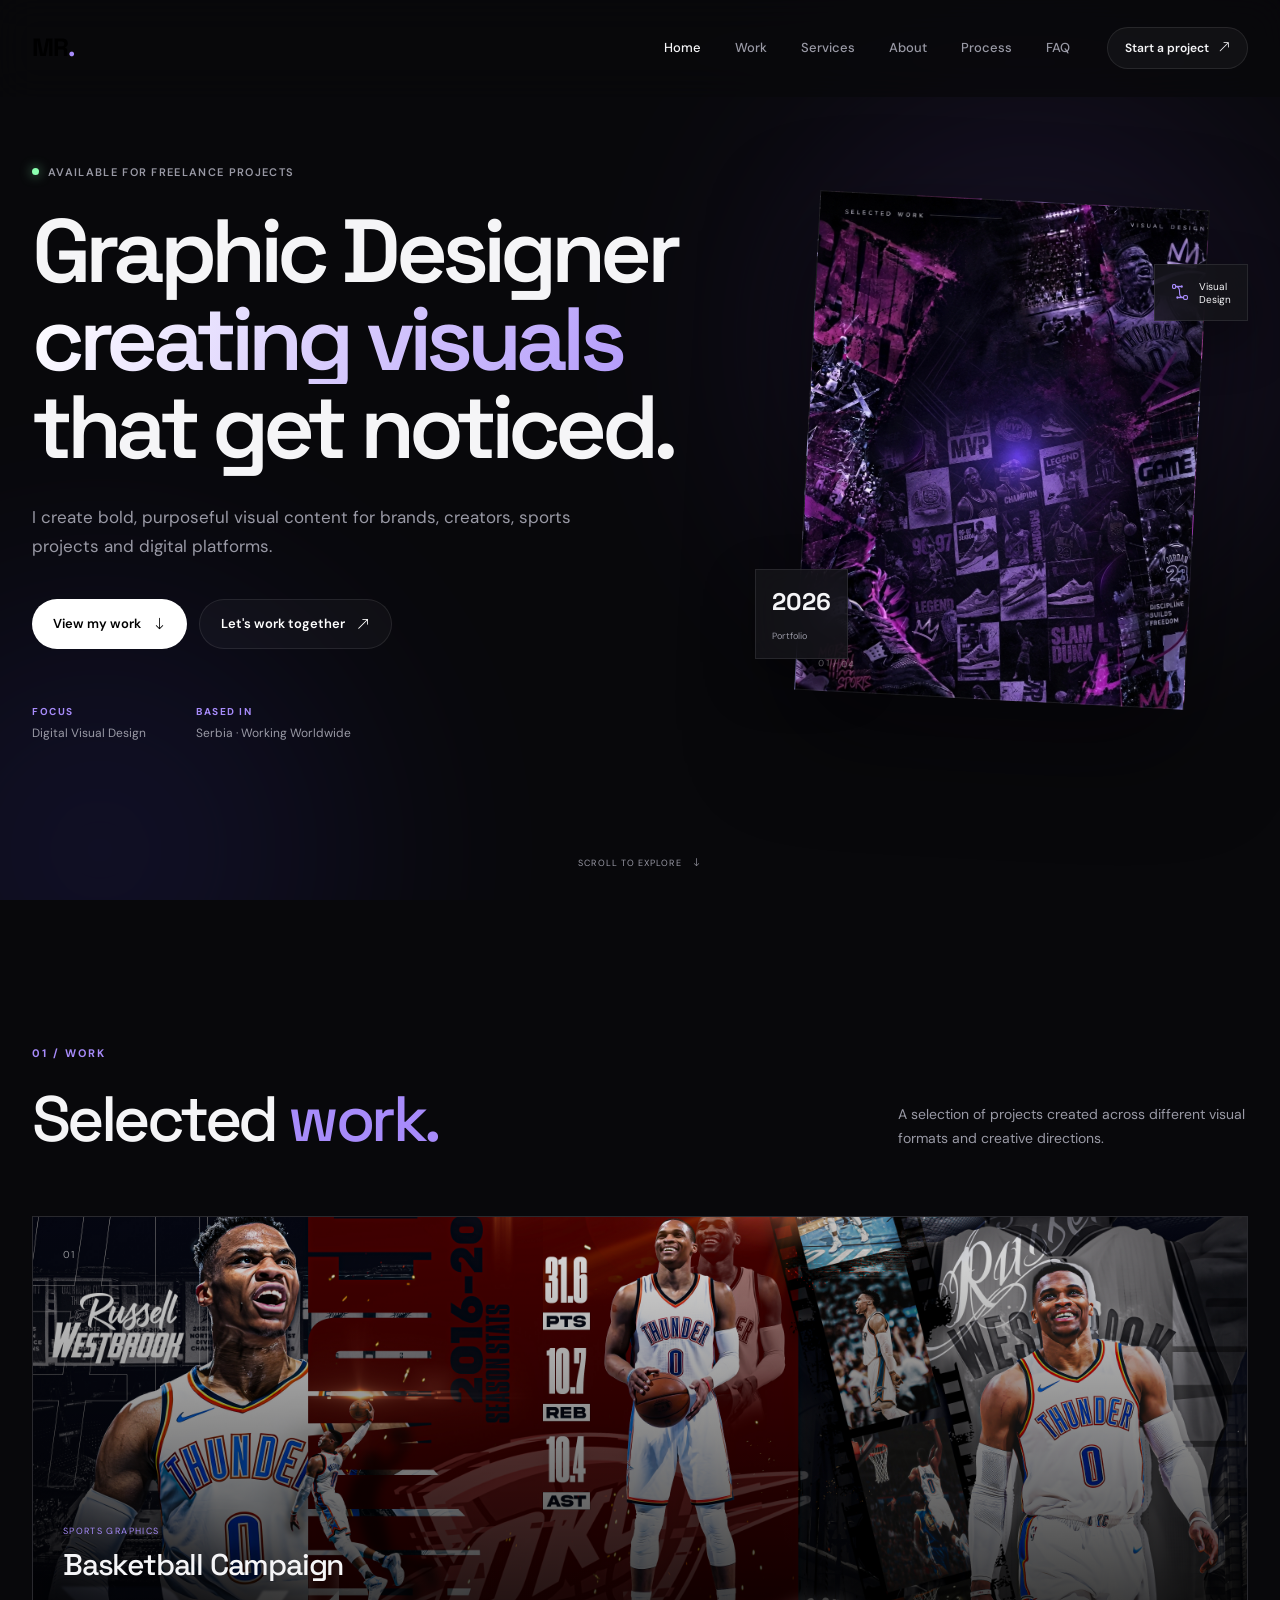
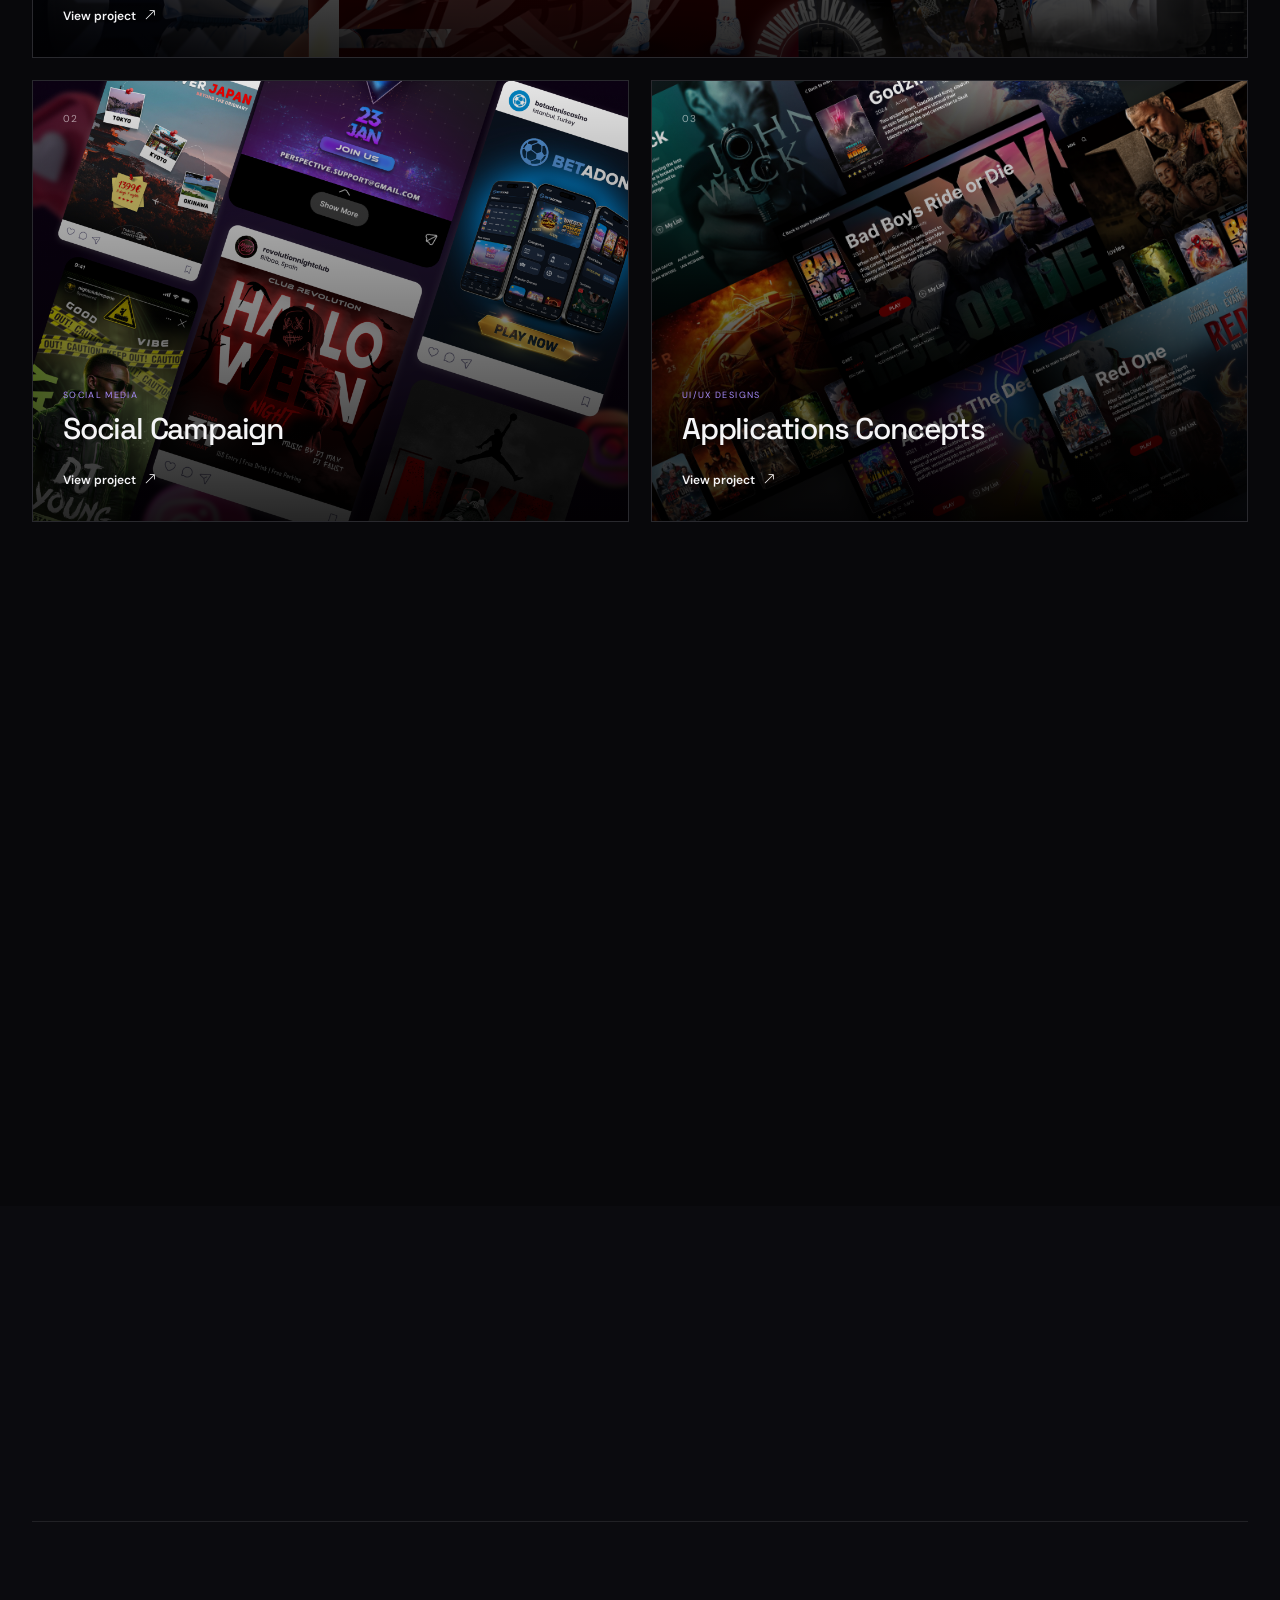
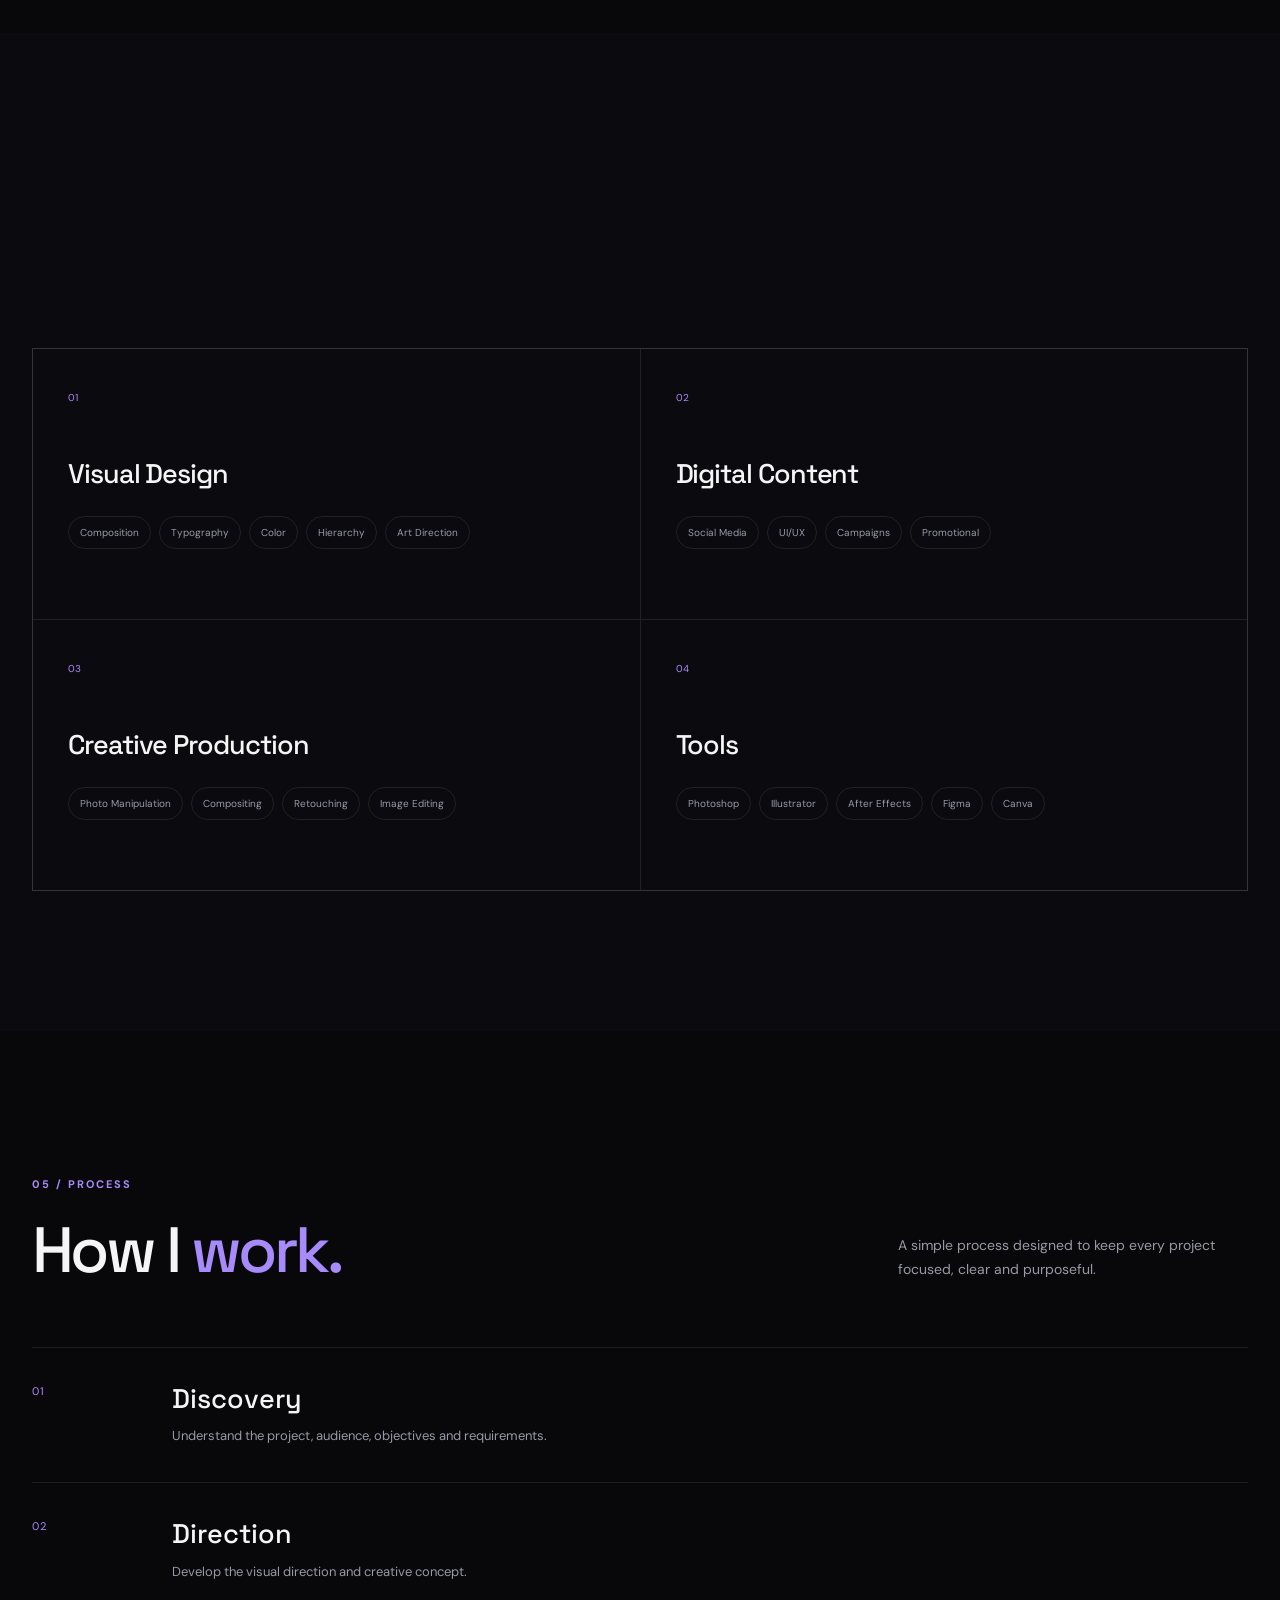
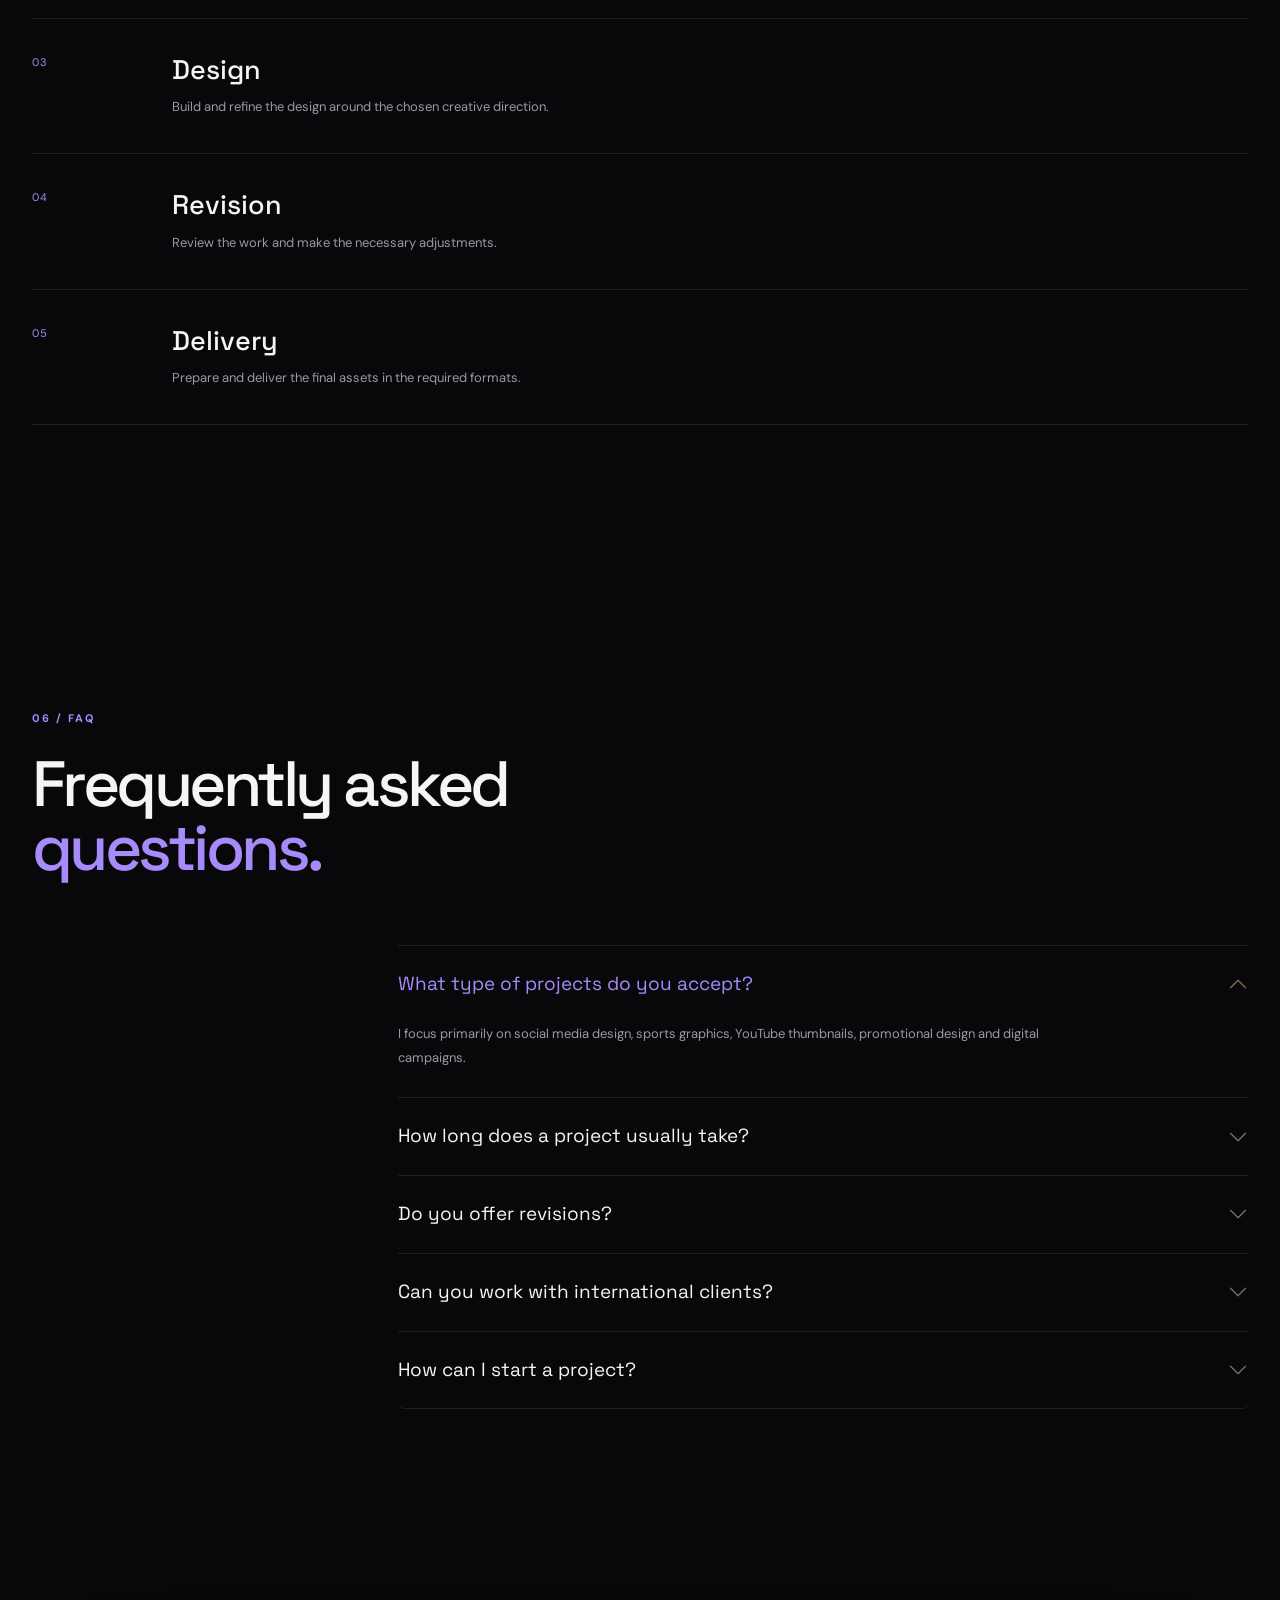
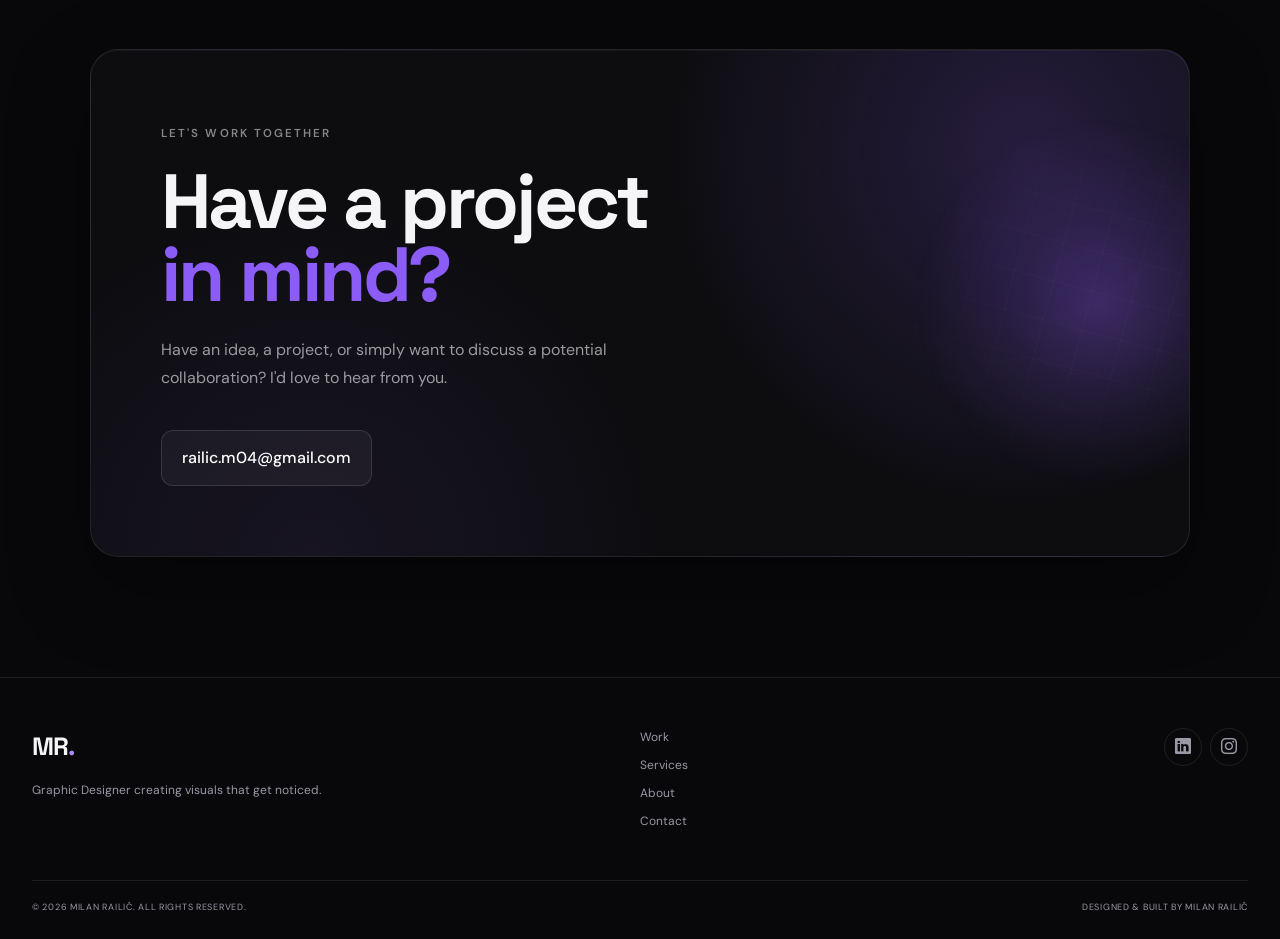
==== index.html @ 3f3981f1 "Initial commit" ====
<!DOCTYPE html>
<html lang="en">
<head>
    <meta charset="UTF-8">

    <meta name="viewport" content="width=device-width, initial-scale=1.0">

    <meta name="description"
        content="Milan Railić — Graphic Designer specializing in social media design, sports graphics, YouTube thumbnails and digital visual content.">

    <meta name="author" content="Milan Railić">

    <meta property="og:title" content="Milan Railić — Graphic Designer">
    <meta property="og:description"
        content="Graphic Designer creating visuals that get noticed.">
    <meta property="og:type" content="website">

    <title>Milan Railić — Graphic Designer</title>

    <!-- Google Fonts -->
    <link rel="preconnect" href="https://fonts.googleapis.com">
    <link rel="preconnect" href="https://fonts.gstatic.com" crossorigin>

    <link
        href="https://fonts.googleapis.com/css2?family=DM+Sans:wght@400;500;600;700&family=Space+Grotesk:wght@400;500;600;700&display=swap"
        rel="stylesheet">

    <!-- Bootstrap -->
    <link
        href="https://cdn.jsdelivr.net/npm/bootstrap@5.3.3/dist/css/bootstrap.min.css"
        rel="stylesheet">

    <!-- Bootstrap Icons -->
    <link
        rel="stylesheet"
        href="https://cdn.jsdelivr.net/npm/bootstrap-icons@1.11.3/font/bootstrap-icons.min.css">

    <!-- Custom CSS -->
    <link rel="stylesheet" href="style.css">
</head>

<body>

    <!-- =========================
         NAVIGATION
    ========================== -->

    <nav class="navbar navbar-expand-lg fixed-top" id="mainNav">

        <div class="container">

            <a class="navbar-brand" href="#home">
                MR<span>.</span>
            </a>

            <button
                class="navbar-toggler"
                type="button"
                data-bs-toggle="collapse"
                data-bs-target="#navbarContent"
                aria-controls="navbarContent"
                aria-expanded="false"
                aria-label="Toggle navigation">

                <i class="bi bi-list"></i>

            </button>

            <div class="collapse navbar-collapse" id="navbarContent">

                <ul class="navbar-nav ms-auto align-items-lg-center">

                    <li class="nav-item">
                        <a class="nav-link active" href="#home">Home</a>
                    </li>

                    <li class="nav-item">
                        <a class="nav-link" href="#work">Work</a>
                    </li>

                    <li class="nav-item">
                        <a class="nav-link" href="#services">Services</a>
                    </li>

                    <li class="nav-item">
                        <a class="nav-link" href="#about">About</a>
                    </li>

                    <li class="nav-item">
                        <a class="nav-link" href="#process">Process</a>
                    </li>

                    <li class="nav-item">
                        <a class="nav-link" href="#faq">FAQ</a>
                    </li>

                    <li class="nav-item ms-lg-3 mt-3 mt-lg-0">
                        <a href="#contact" class="nav-cta">
                            Start a project
                            <i class="bi bi-arrow-up-right"></i>
                        </a>
                    </li>

                </ul>

            </div>

        </div>

    </nav>


    <!-- =========================
         HERO
    ========================== -->

    <main>

        <section class="hero-section" id="home">

            <div class="hero-glow hero-glow-one"></div>
            <div class="hero-glow hero-glow-two"></div>

            <div class="container">

                <div class="row align-items-center min-vh-100">

                    <div class="col-lg-7">

                        <div class="hero-content reveal">

                            <div class="eyebrow">
                                <span class="status-dot"></span>
                                Available for freelance projects
                            </div>

                            <h1>
                                Graphic Designer
                                <span>creating visuals</span>
                                that get noticed.
                            </h1>

                            <p class="hero-description">
                                I create bold, purposeful visual content for brands,
                                creators, sports projects and digital platforms.
                            </p>

                            <div class="hero-buttons">

                                <a href="#work" class="btn-primary-custom">
                                    View my work
                                    <i class="bi bi-arrow-down"></i>
                                </a>

                                <a href="#contact" class="btn-secondary-custom">
                                    Let's work together
                                    <i class="bi bi-arrow-up-right"></i>
                                </a>

                            </div>

                            <div class="hero-meta">

                                <div>
                                    <strong>Focus</strong>
                                    <span>Digital Visual Design</span>
                                </div>

                                <div>
                                    <strong>Based in</strong>
                                    <span>Serbia · Working Worldwide</span>
                                </div>

                            </div>

                        </div>

                    </div>


                    <!-- HERO VISUAL -->

                    <div class="col-lg-5">

                        <div class="hero-visual reveal delay-2">

                            <div class="visual-card visual-card-main">

                                <div class="visual-label">
                                    
                                </div>

                                <div class="visual-placeholder">
                                    
                                </div>

                                <div class="visual-card-footer">
                                    <span>01 / 04</span>
                                </div>

                            </div>

                            <div class="floating-card floating-card-one">
                                <i class="bi bi-bezier2"></i>
                                <span>Visual<br>Design</span>
                            </div>

                            <div class="floating-card floating-card-two">
                                <strong>2026</strong>
                                <span>Portfolio</span>
                            </div>

                        </div>

                    </div>

                </div>

            </div>

            <div class="scroll-indicator">
                <span>Scroll to explore</span>
                <i class="bi bi-arrow-down"></i>
            </div>

        </section>


        <!-- =========================
             SELECTED WORK
        ========================== -->

        <section class="section-padding" id="work">

            <div class="container">

                <div class="section-heading reveal">

                    <div>
                        <span class="section-number">01 / WORK</span>

                        <h2>
                            Selected <span>work.</span>
                        </h2>
                    </div>

                    <p>
                        A selection of projects created across different
                        visual formats and creative directions.
                    </p>

                </div>


                <!-- PROJECT GRID -->

                <div class="projects-grid">

                    <!-- PROJECT 1 -->

                    <article class="project-card project-large reveal">

                        <div class="project-image project-sports">

                            <div class="project-overlay">

                                <span>01</span>

                                <div>
                                    <span class="project-category">
                                        SPORTS GRAPHICS
                                    </span>

                                    <h3>
                                        Basketball Campaign
                                    </h3>

                                    <a href="#" class="project-link">
                                        View project
                                        <i class="bi bi-arrow-up-right"></i>
                                    </a>
                                </div>

                            </div>

                        </div>

                    </article>


                    <!-- PROJECT 2 -->

                    <article class="project-card reveal">

                        <div class="project-image project-social">

                            <div class="project-overlay">

                                <span>02</span>

                                <div>
                                    <span class="project-category">
                                        SOCIAL MEDIA
                                    </span>

                                    <h3>
                                        Social Campaign
                                    </h3>

                                    <a href="#" class="project-link">
                                        View project
                                        <i class="bi bi-arrow-up-right"></i>
                                    </a>
                                </div>

                            </div>

                        </div>

                    </article>


                    <!-- PROJECT 3 -->

                    <article class="project-card reveal">

                        <div class="project-image project-UI">

                            <div class="project-overlay">

                                <span>03</span>

                                <div>
                                    <span class="project-category">
                                        UI/UX DESIGNS
                                    </span>

                                    <h3>
                                        Applications Concepts
                                    </h3>

                                    <a href="#" class="project-link">
                                        View project
                                        <i class="bi bi-arrow-up-right"></i>
                                    </a>
                                </div>

                            </div>

                        </div>

                    </article>


                    <!-- PROJECT 4 -->

                    <article class="project-card project-wide reveal">

                        <div class="project-image project-promo">

                            <div class="project-overlay">

                                <span>04</span>

                                <div>
                                    <span class="project-category">
                                        PROMOTIONAL DESIGN
                                    </span>

                                    <h3>
                                        Digital Campaign
                                    </h3>

                                    <a href="#" class="project-link">
                                        View project
                                        <i class="bi bi-arrow-up-right"></i>
                                    </a>
                                </div>

                            </div>

                        </div>

                    </article>

                </div>

            </div>

        </section>


        <!-- =========================
             SERVICES
        ========================== -->

        <section class="section-padding services-section" id="services">

            <div class="container">

                <div class="section-heading reveal">

                    <div>
                        <span class="section-number">02 / SERVICES</span>

                        <h2>
                            What I can <span>help with.</span>
                        </h2>
                    </div>

                    <p>
                        Visual design services built around clear objectives,
                        strong concepts and purposeful communication.
                    </p>

                </div>


                <div class="services-list">

                    <!-- SERVICE -->

                    <div class="service-item reveal">

                        <div class="service-number">
                            01
                        </div>

                        <div class="service-main">

                            <h3>Social Media Design</h3>

                            <p>
                                Social media posts, campaigns, promotional
                                graphics and visual content designed for
                                digital platforms.
                            </p>

                        </div>

                        <div class="service-icon">
                            <i class="bi bi-grid-1x2"></i>
                        </div>

                    </div>


                    <div class="service-item reveal">

                        <div class="service-number">
                            02
                        </div>

                        <div class="service-main">

                            <h3>Sports Graphics</h3>

                            <p>
                                Matchday graphics, player announcements,
                                results, promotional visuals and sports campaigns.
                            </p>

                        </div>

                        <div class="service-icon">
                            <i class="bi bi-trophy"></i>
                        </div>

                    </div>


                    <div class="service-item reveal">

                        <div class="service-number">
                            03
                        </div>

                        <div class="service-main">

                            <h3>UI/UX Design</h3>

                            <p>
                                High-impact UI/UX designs focused on clarity, 
                                user flow and turning complex user needs 
                                into intuitive digital experiences.
                            </p>

                        </div>

                        <div class="service-icon">
                            <i class="bi bi-columns-gap"></i>
                        </div>

                    </div>


                    <div class="service-item reveal">

                        <div class="service-number">
                            04
                        </div>

                        <div class="service-main">

                            <h3>Promotional Design</h3>

                            <p>
                                Digital advertisements, posters, promotional
                                campaigns and marketing visuals.
                            </p>

                        </div>

                        <div class="service-icon">
                            <i class="bi bi-megaphone"></i>
                        </div>

                    </div>

                    <div class="service-item reveal">

                        <div class="service-number">
                            05
                        </div>

                        <div class="service-main">

                            <h3>Key Art Design</h3>

                            <p>
                                High-impact poster designs focused on visual hierarchy, 
                                striking composition, and communicating the core message with impact.
                            </p>

                        </div>

                        <div class="service-icon">
                            <i class="bi bi-gem"></i>
                        </div>

                    </div>

                </div>

            </div>

        </section>


        <!-- =========================
             ABOUT
        ========================== -->

        <section class="section-padding" id="about">

            <div class="container">

                <div class="row g-5 align-items-center">

                    <div class="col-lg-5">

                        <div class="about-image reveal">

                            <div class="about-image-content">

                               

                                <div>
                                    <small>GRAPHIC</small>
                                    <strong>DESIGNER</strong>
                                </div>

                            </div>

                        </div>

                    </div>


                    <div class="col-lg-7">

                        <div class="about-content reveal">

                            <span class="section-number">
                                03 / ABOUT
                            </span>

                            <h2>
                                Design with a purpose,
                                <span>not just decoration.</span>
                            </h2>

                            <p>
                                I'm a self-taught graphic designer focused on
                                creating visual content for digital platforms,
                                brands and creators.
                            </p>

                            <p>
                                My work combines composition, typography,
                                imagery and visual storytelling to create
                                designs that are not only visually appealing,
                                but built around a clear purpose.
                            </p>


                            <div class="about-stats">

                                <div>
                                    <strong>05+</strong>
                                    <span>Design Areas</span>
                                </div>

                                <div>
                                    <strong>2026</strong>
                                    <span>Creative Focus</span>
                                </div>

                                <div>
                                    <strong>∞</strong>
                                    <span>Ideas to Explore</span>
                                </div>

                            </div>

                        </div>

                    </div>

                </div>

            </div>

        </section>


        <!-- =========================
             EXPERTISE
        ========================== -->

        <section class="section-padding expertise-section">

            <div class="container">

                <div class="section-heading reveal">

                    <div>
                        <span class="section-number">04 / EXPERTISE</span>

                        <h2>
                            What I <span>do.</span>
                        </h2>
                    </div>

                </div>


                <div class="expertise-grid">

                    <div class="expertise-card reveal">

                        <span>01</span>

                        <h3>Visual Design</h3>

                        <div class="skill-tags">

                            <span>Composition</span>
                            <span>Typography</span>
                            <span>Color</span>
                            <span>Hierarchy</span>
                            <span>Art Direction</span>

                        </div>

                    </div>


                    <div class="expertise-card reveal">

                        <span>02</span>

                        <h3>Digital Content</h3>

                        <div class="skill-tags">

                            <span>Social Media</span>
                            <span>UI/UX</span>
                            <span>Campaigns</span>
                            <span>Promotional</span>

                        </div>

                    </div>


                    <div class="expertise-card reveal">

                        <span>03</span>

                        <h3>Creative Production</h3>

                        <div class="skill-tags">

                            <span>Photo Manipulation</span>
                            <span>Compositing</span>
                            <span>Retouching</span>
                            <span>Image Editing</span>

                        </div>

                    </div>


                    <div class="expertise-card reveal">

                        <span>04</span>

                        <h3>Tools</h3>

                        <div class="skill-tags">

                            <span>Photoshop</span>
                            <span>Illustrator</span>
                            <span>After Effects</span>
                            <span>Figma</span>
                            <span>Canva</span>

                        </div>

                    </div>

                </div>

            </div>

        </section>


        <!-- =========================
             PROCESS
        ========================== -->

        <section class="section-padding process-section" id="process">

            <div class="container">

                <div class="section-heading reveal">

                    <div>
                        <span class="section-number">05 / PROCESS</span>

                        <h2>
                            How I <span>work.</span>
                        </h2>
                    </div>

                    <p>
                        A simple process designed to keep every project
                        focused, clear and purposeful.
                    </p>

                </div>


                <div class="process-list">

                    <div class="process-item reveal">

                        <div class="process-number">
                            01
                        </div>

                        <div>
                            <h3>Discovery</h3>

                            <p>
                                Understand the project, audience,
                                objectives and requirements.
                            </p>
                        </div>

                    </div>


                    <div class="process-item reveal">

                        <div class="process-number">
                            02
                        </div>

                        <div>
                            <h3>Direction</h3>

                            <p>
                                Develop the visual direction and
                                creative concept.
                            </p>
                        </div>

                    </div>


                    <div class="process-item reveal">

                        <div class="process-number">
                            03
                        </div>

                        <div>
                            <h3>Design</h3>

                            <p>
                                Build and refine the design around
                                the chosen creative direction.
                            </p>
                        </div>

                    </div>


                    <div class="process-item reveal">

                        <div class="process-number">
                            04
                        </div>

                        <div>
                            <h3>Revision</h3>

                            <p>
                                Review the work and make the necessary
                                adjustments.
                            </p>
                        </div>

                    </div>


                    <div class="process-item reveal">

                        <div class="process-number">
                            05
                        </div>

                        <div>
                            <h3>Delivery</h3>

                            <p>
                                Prepare and deliver the final assets
                                in the required formats.
                            </p>
                        </div>

                    </div>

                </div>

            </div>

        </section>


        <!-- =========================
             FAQ
        ========================== -->

        <section class="section-padding" id="faq">

            <div class="container">

                <div class="section-heading reveal">

                    <div>
                        <span class="section-number">06 / FAQ</span>

                        <h2>
                            Frequently asked <span>questions.</span>
                        </h2>
                    </div>

                </div>


                <div class="faq-wrapper reveal">

                    <div class="accordion" id="faqAccordion">


                        <div class="accordion-item">

                            <h3 class="accordion-header">

                                <button
                                    class="accordion-button"
                                    type="button"
                                    data-bs-toggle="collapse"
                                    data-bs-target="#faqOne">

                                    What type of projects do you accept?

                                </button>

                            </h3>

                            <div
                                id="faqOne"
                                class="accordion-collapse collapse show"
                                data-bs-parent="#faqAccordion">

                                <div class="accordion-body">

                                    I focus primarily on social media design,
                                    sports graphics, YouTube thumbnails,
                                    promotional design and digital campaigns.

                                </div>

                            </div>

                        </div>


                        <div class="accordion-item">

                            <h3 class="accordion-header">

                                <button
                                    class="accordion-button collapsed"
                                    type="button"
                                    data-bs-toggle="collapse"
                                    data-bs-target="#faqTwo">

                                    How long does a project usually take?

                                </button>

                            </h3>

                            <div
                                id="faqTwo"
                                class="accordion-collapse collapse"
                                data-bs-parent="#faqAccordion">

                                <div class="accordion-body">

                                    Project timelines depend on the scope,
                                    number of deliverables and revision
                                    requirements. A timeline will be agreed
                                    before the project begins.

                                </div>

                            </div>

                        </div>


                        <div class="accordion-item">

                            <h3 class="accordion-header">

                                <button
                                    class="accordion-button collapsed"
                                    type="button"
                                    data-bs-toggle="collapse"
                                    data-bs-target="#faqThree">

                                    Do you offer revisions?

                                </button>

                            </h3>

                            <div
                                id="faqThree"
                                class="accordion-collapse collapse"
                                data-bs-parent="#faqAccordion">

                                <div class="accordion-body">

                                    Yes. The number of included revisions can
                                    be agreed depending on the project.

                                </div>

                            </div>

                        </div>


                        <div class="accordion-item">

                            <h3 class="accordion-header">

                                <button
                                    class="accordion-button collapsed"
                                    type="button"
                                    data-bs-toggle="collapse"
                                    data-bs-target="#faqFour">

                                    Can you work with international clients?

                                </button>

                            </h3>

                            <div
                                id="faqFour"
                                class="accordion-collapse collapse"
                                data-bs-parent="#faqAccordion">

                                <div class="accordion-body">

                                    Yes. I'm available for remote projects
                                    and can work with clients internationally.

                                </div>

                            </div>

                        </div>


                        <div class="accordion-item">

                            <h3 class="accordion-header">

                                <button
                                    class="accordion-button collapsed"
                                    type="button"
                                    data-bs-toggle="collapse"
                                    data-bs-target="#faqFive">

                                    How can I start a project?

                                </button>

                            </h3>

                            <div
                                id="faqFive"
                                class="accordion-collapse collapse"
                                data-bs-parent="#faqAccordion">

                                <div class="accordion-body">

                                    Send me a project inquiry through the
                                    contact form below. Include as much
                                    information as possible and I'll get back
                                    to you.

                                </div>

                            </div>

                        </div>

                    </div>

                </div>

            </div>

        </section>


        <!-- =========================
             CONTACT
        ========================== -->

     <section id="contact" class="contact-section">

        <div class="contact-card">

            <div class="contact-card-content">

                <span class="contact-eyebrow">LET'S WORK TOGETHER</span>

                <h2>
                    Have a project<br>
                    <span>in mind?</span>
                </h2>

                <p>
                    Have an idea, a project, or simply want to discuss
                    a potential collaboration? I'd love to hear from you.
                </p>

                <a href="mailto:YOUR_EMAIL@example.com" class="contact-email">
                    <span>YOUR_EMAIL@example.com</span>
                    <i class="bi bi-arrow-up-right"></i>
                </a>

            </div>

            <div class="contact-card-decoration">
                <div class="contact-orb"></div>
                <div class="contact-grid"></div>
            </div>

        </div>

    </section>

    </main>


    <!-- =========================
         FOOTER
    ========================== -->

    <footer>

        <div class="container">

            <div class="footer-top">

                <div>

                    <a href="#home" class="footer-logo">
                        MR<span>.</span>
                    </a>

                    <p>
                        Graphic Designer creating visuals
                        that get noticed.
                    </p>

                </div>


                <div class="footer-links">

                    <a href="#work">Work</a>
                    <a href="#services">Services</a>
                    <a href="#about">About</a>
                    <a href="#contact">Contact</a>

                </div>


                <div class="social-links">

                   <!--<a href="#" aria-label="Behance">
                        <i class="bi bi-behance"></i>
                    </a>--> 

                    <a href="https://www.linkedin.com/in/milan-railić-548990418/" aria-label="LinkedIn">
                        <i class="bi bi-linkedin"></i>
                    </a>

                    <a href="https://www.instagram.com/_formatless/?hl=en" aria-label="Instagram">
                        <i class="bi bi-instagram"></i>
                    </a>

                </div>

            </div>


            <div class="footer-bottom">

                <span>
                    © 2026 Milan Railić. All rights reserved.
                </span>

                <span>
                    Designed & built by Milan Railić
                </span>

            </div>

        </div>

    </footer>


    <!-- Bootstrap JS -->

    <script
        src="https://cdn.jsdelivr.net/npm/bootstrap@5.3.3/dist/js/bootstrap.bundle.min.js">
    </script>

    <!-- Custom JS -->

    <script src="script.js"></script>

</body>
</html>
---- style.css ----
/* =====================================================
   GLOBAL
===================================================== */

:root {

    --bg: #08080b;
    --bg-soft: #101014;
    --bg-card: #141419;

    --text: #f5f5f7;
    --text-muted: #9999a5;

    --border: rgba(255, 255, 255, 0.09);

    --purple: #8b5cf6;
    --purple-light: #a78bfa;

    --font-main: "DM Sans", sans-serif;
    --font-heading: "Space Grotesk", sans-serif;
}


* {
    margin: 0;
    padding: 0;
    box-sizing: border-box;
}


html {
    scroll-behavior: smooth;
    scroll-padding-top: 90px;
}


body {
    background: var(--bg);
    color: var(--text);
    font-family: var(--font-main);
    overflow-x: hidden;
}


::selection {
    background: var(--purple);
    color: white;
}


a {
    color: inherit;
    text-decoration: none;
}


img {
    max-width: 100%;
    display: block;
}


.container {
    max-width: 1240px;
}


/* =====================================================
   TYPOGRAPHY
===================================================== */

h1,
h2,
h3,
h4 {
    font-family: var(--font-heading);
}


h1,
h2,
h3,
p {
    margin-bottom: 0;
}


.section-padding {
    padding: 140px 0;
}


.section-number {
    display: inline-block;

    margin-bottom: 25px;

    font-size: 11px;
    font-weight: 700;

    letter-spacing: 0.18em;

    color: var(--purple-light);
}


/* =====================================================
   NAVIGATION
===================================================== */

.navbar {
    padding: 24px 0;

    background: rgba(8, 8, 11, 0.75);

    backdrop-filter: blur(18px);
    -webkit-backdrop-filter: blur(18px);

    border-bottom: 1px solid transparent;

    transition: all 0.3s ease;
}


.navbar.scrolled {
    padding: 16px 0;

    background: rgba(8, 8, 11, 0.92);

    border-bottom-color: var(--border);
}


.navbar-brand,
.footer-logo {
    font-family: var(--font-heading);

    font-size: 25px;
    font-weight: 700;

    letter-spacing: -0.05em;
}


.navbar-brand span,
.footer-logo span {
    color: var(--purple-light);
}


.navbar-nav {
    gap: 8px;
}


.nav-link {
    color: var(--text-muted) !important;

    font-size: 13px;
    font-weight: 500;

    padding: 9px 13px !important;

    transition: color 0.3s ease;
}


.nav-link:hover,
.nav-link.active {
    color: var(--text) !important;
}


.nav-cta {
    display: inline-flex;
    align-items: center;
    gap: 9px;

    padding: 11px 17px;

    border: 1px solid var(--border);

    border-radius: 100px;

    font-size: 12px;
    font-weight: 600;

    background: rgba(255, 255, 255, 0.04);

    transition: all 0.3s ease;
}


.nav-cta:hover {
    background: white;
    color: black;
    border-color: white;
}


.navbar-toggler {
    border: 0;
    color: white;
    font-size: 28px;
}


.navbar-toggler:focus {
    box-shadow: none;
}


/* =====================================================
   HERO
===================================================== */

.hero-section {
    position: relative;

    min-height: 100vh;

    display: flex;
    align-items: center;

    overflow: hidden;
}


.hero-glow {
    position: absolute;

    width: 500px;
    height: 500px;

    border-radius: 50%;

    filter: blur(120px);

    opacity: 0.12;

    pointer-events: none;
}


.hero-glow-one {
    top: 10%;
    right: 0;

    background: var(--purple);
}


.hero-glow-two {
    bottom: -200px;
    left: -150px;

    background: #4f46e5;
}


.eyebrow {
    display: inline-flex;
    align-items: center;
    gap: 9px;

    margin-bottom: 28px;

    color: var(--text-muted);

    font-size: 11px;
    font-weight: 600;

    letter-spacing: 0.12em;
    text-transform: uppercase;
}


.status-dot {
    width: 7px;
    height: 7px;

    border-radius: 50%;

    background: #8bffb0;

    box-shadow: 0 0 12px rgba(139, 255, 176, 0.7);
}


.hero-content h1 {
    max-width: 800px;

    font-size: clamp(52px, 7vw, 92px);

    line-height: 0.98;

    letter-spacing: -0.065em;

    font-weight: 600;
}


.hero-content h1 span {
    display: block;

    color: transparent;

    background: linear-gradient(
        120deg,
        #ffffff,
        var(--purple-light)
    );

    background-clip: text;
    -webkit-background-clip: text;
}


.hero-description {
    max-width: 560px;

    margin-top: 32px;

    color: var(--text-muted);

    font-size: 17px;

    line-height: 1.7;
}


.hero-buttons {
    display: flex;
    flex-wrap: wrap;
    gap: 12px;

    margin-top: 38px;
}


.btn-primary-custom,
.btn-secondary-custom {
    display: inline-flex;
    align-items: center;
    gap: 12px;

    padding: 14px 21px;

    border-radius: 100px;

    font-size: 13px;
    font-weight: 600;

    transition: all 0.3s ease;
}


.btn-primary-custom {
    color: black;
    background: white;
}


.btn-primary-custom:hover {
    transform: translateY(-3px);

    background: var(--purple-light);
    color: white;
}


.btn-secondary-custom {
    color: white;

    border: 1px solid var(--border);

    background: rgba(255, 255, 255, 0.03);
}


.btn-secondary-custom:hover {
    transform: translateY(-3px);

    border-color: rgba(255, 255, 255, 0.25);

    background: rgba(255, 255, 255, 0.08);
}


.hero-meta {
    display: flex;
    gap: 50px;

    margin-top: 55px;
}


.hero-meta div {
    display: flex;
    flex-direction: column;

    gap: 5px;
}


.hero-meta strong {
    font-size: 10px;

    letter-spacing: 0.15em;
    text-transform: uppercase;

    color: var(--purple-light);
}


.hero-meta span {
    color: var(--text-muted);

    font-size: 12px;
}


/* =====================================================
   HERO VISUAL
===================================================== */

.hero-visual {
    position: relative;

    width: 100%;
    height: 580px;
}


.visual-card {
    position: absolute;

    overflow: hidden;

    border: 1px solid var(--border);

    background:
        radial-gradient(
            circle at 70% 20%,
            rgba(139, 92, 246, 0.35),
            transparent 30%
        ),
        linear-gradient(
            145deg,
            #17131f,
            #0d0d12
        );

    box-shadow:
        0 40px 100px rgba(0, 0, 0, 0.5);

    transition: transform 0.5s ease;
}


.visual-card-main {
    width: 390px;
    height: 500px;

    top: 50%;
    left: 50%;

    transform: translate(-50%, -50%) rotate(3deg);

    background-image: url(img/visualdesign.jpg);
    background-size: cover;
}


.hero-visual:hover .visual-card-main {
    transform: translate(-50%, -50%) rotate(0deg);
}


.visual-label {
    position: absolute;

    top: 22px;
    left: 22px;

    font-size: 9px;

    letter-spacing: 0.15em;

    color: rgba(255, 255, 255, 0.6);
}


.visual-placeholder {
    position: absolute;

    top: 50%;
    left: 50%;

    transform: translate(-50%, -50%);

    width: 100%;

    text-align: center;
}


.visual-placeholder span {
    display: block;

    font-size: 17px;

    letter-spacing: 0.3em;

    color: rgba(255, 255, 255, 0.5);
}


.visual-placeholder strong {
    display: block;

    margin: 8px 0;

    font-family: var(--font-heading);

    font-size: 70px;

    line-height: 0.9;

    letter-spacing: -0.08em;
}


.visual-card-footer {
    position: absolute;

    left: 22px;
    right: 22px;
    bottom: 20px;

    display: flex;
    justify-content: space-between;

    font-size: 9px;

    letter-spacing: 0.12em;

    color: rgba(255, 255, 255, 0.45);
}


.floating-card {
    position: absolute;

    display: flex;
    align-items: center;

    gap: 10px;

    padding: 14px 16px;

    border: 1px solid var(--border);

    background: rgba(20, 20, 25, 0.85);

    backdrop-filter: blur(15px);

    box-shadow: 0 20px 50px rgba(0, 0, 0, 0.35);

    animation: floating 4s ease-in-out infinite;
}


.floating-card-one {
    top: 18%;
    right: 0;
}


.floating-card-one i {
    color: var(--purple-light);
    font-size: 18px;
}


.floating-card-one span {
    font-size: 10px;
    line-height: 1.3;
}


.floating-card-two {
    left: 0;
    bottom: 14%;

    flex-direction: column;
    align-items: flex-start;

    animation-delay: -2s;
}


.floating-card-two strong {
    font-family: var(--font-heading);
    font-size: 24px;
}


.floating-card-two span {
    font-size: 9px;
    color: var(--text-muted);
}


@keyframes floating {

    0%,
    100% {
        transform: translateY(0);
    }

    50% {
        transform: translateY(-10px);
    }
}


.scroll-indicator {
    position: absolute;

    bottom: 30px;
    left: 50%;

    transform: translateX(-50%);

    display: flex;
    align-items: center;
    gap: 10px;

    color: var(--text-muted);

    font-size: 9px;

    letter-spacing: 0.12em;

    text-transform: uppercase;
}


/* =====================================================
   SECTION HEADINGS
===================================================== */

.section-heading {
    display: flex;
    align-items: flex-end;
    justify-content: space-between;

    gap: 40px;

    margin-bottom: 65px;
}


.section-heading h2,
.about-content h2,
.contact-box h2 {
    max-width: 700px;

    font-size: clamp(42px, 5vw, 68px);

    line-height: 1;

    letter-spacing: -0.055em;

    font-weight: 500;
}


.section-heading h2 span,
.about-content h2 span,
.contact-box h2 span {
    color: var(--purple-light);
}


.section-heading > p {
    max-width: 350px;

    color: var(--text-muted);

    font-size: 14px;

    line-height: 1.7;
}


/* =====================================================
   PROJECTS
===================================================== */

.projects-grid {
    display: grid;

    grid-template-columns: repeat(2, 1fr);

    gap: 22px;
}


.project-card {
    min-height: 440px;

    overflow: hidden;

    border: 1px solid var(--border);

    background: var(--bg-card);
}


.project-large,
.project-wide {
    grid-column: span 2;
}


.project-wide {
    min-height: 520px;
}


.project-image {
    position: relative;

    width: 100%;
    height: 100%;
    min-height: inherit;

    overflow: hidden;

    background-size: cover;
    background-position: center;

    transition: transform 0.7s ease;
}


.project-card:hover .project-image {
    transform: scale(1.025);
}


.project-sports {
  
       background-image: url(img/Westbrook.jpg);

    /* background:
        radial-gradient(
            circle at 70% 25%,
            rgba(139, 92, 246, 0.5),
            transparent 30%
        ),
        linear-gradient(
            135deg,
            #171323,
            #09090c 60%
        );
        */
}


.project-social {
   
       background-image: url(img/Desktop\ -\ 1.png);

    /* background:
        radial-gradient(
            circle at 30% 30%,
            rgba(167, 139, 250, 0.35),
            transparent 30%
        ),
        linear-gradient(
            135deg,
            #1c1424,
            #0c0c11
        );*/
}


.project-UI {
  
    background-image: url(img/MovieApp.png);
  
    /* background:
        radial-gradient(
            circle at 75% 70%,
            rgba(79, 70, 229, 0.45),
            transparent 35%
        ),
        linear-gradient(
            135deg,
            #11121c,
            #08080b
        );
        */
}


.project-promo {
    
    background-image: url(img/promo.jpg);

    /*background:
        radial-gradient(
            circle at 30% 40%,
            rgba(139, 92, 246, 0.4),
            transparent 35%
        ),
        linear-gradient(
            135deg,
            #18121e,
            #09090c
        );*/
}


.project-overlay {
    position: absolute;

    inset: 0;

    display: flex;
    flex-direction: column;
    justify-content: space-between;

    padding: 30px;

    background:
        linear-gradient(
            to bottom,
            rgba(0, 0, 0, 0.1),
            rgba(0, 0, 0, 0.85)
        );
}


.project-overlay > span {
    font-size: 10px;

    color: rgba(255, 255, 255, 0.55);

    letter-spacing: 0.1em;
}


.project-category {
    display: block;

    margin-bottom: 8px;

    font-size: 9px;

    color: var(--purple-light);

    letter-spacing: 0.15em;
}


.project-overlay h3 {
    margin-bottom: 20px;

    font-size: 30px;

    letter-spacing: -0.04em;
}


.project-link {
    display: inline-flex;
    align-items: center;
    gap: 8px;

    font-size: 12px;
    font-weight: 600;

    transition: gap 0.3s ease;
}


.project-link:hover {
    gap: 13px;
}


/* =====================================================
   SERVICES
===================================================== */

.services-section {
    background: #0b0b0f;
}


.services-list {
    border-top: 1px solid var(--border);
}


.service-item {
    display: grid;

    grid-template-columns: 80px 1fr 80px;

    align-items: center;

    gap: 30px;

    padding: 35px 0;

    border-bottom: 1px solid var(--border);

    transition: padding 0.3s ease;
}


.service-item:hover {
    padding-left: 12px;
    padding-right: 12px;
}


.service-number {
    color: var(--purple-light);

    font-size: 11px;

    letter-spacing: 0.1em;
}


.service-main h3 {
    margin-bottom: 10px;

    font-size: 28px;

    letter-spacing: -0.04em;
}


.service-main p {
    max-width: 650px;

    color: var(--text-muted);

    font-size: 13px;

    line-height: 1.7;
}


.service-icon {
    display: flex;
    align-items: center;
    justify-content: flex-end;

    color: var(--text-muted);

    font-size: 25px;
}


/* =====================================================
   ABOUT
===================================================== */

.about-image {
    position: relative;

    aspect-ratio: 0.85;

    overflow: hidden;

    border: 1px solid var(--border);

    background:
        radial-gradient(
            circle at 50% 30%,
            rgba(139, 92, 246, 0.4),
            transparent 35%
        ),
        linear-gradient(
            145deg,
            #18121f,
            #09090c
        );
}


.about-image::before {
    content: "";

    position: absolute;

    inset: 25px;

    border: 1px solid rgba(255, 255, 255, 0.1);
}


.about-image-content {
    position: absolute;

    inset: 0;

    display: flex;
    flex-direction: column;
    justify-content: flex-end;
    align-items: center;

    background-image: url(img/img.jpg);
    background-size: cover;
    padding-bottom: 30px;
}


.about-image-content > span {
    font-family: var(--font-heading);

    font-size: clamp(100px, 15vw, 190px);

    line-height: 0.8;

    font-weight: 600;

    letter-spacing: -0.1em;

    color: rgba(255, 255, 255, 0.9);

}


.about-image-content div {
    display: flex;
    flex-direction: column;

    margin-top: 25px;

    text-align: center;
    
}


.about-image-content small {
    font-size: 9px;

    letter-spacing: 0.3em;

    color: var(--purple-light);

}


.about-image-content strong {
    margin-top: 5px;

    font-family: var(--font-heading);

    font-size: 18px;

    letter-spacing: 0.08em;
}


.about-content > p {
    max-width: 620px;

    margin-top: 25px;

    color: var(--text-muted);

    font-size: 15px;

    line-height: 1.8;
}


.about-stats {
    display: grid;

    grid-template-columns: repeat(3, 1fr);

    gap: 20px;

    margin-top: 45px;

    padding-top: 30px;

    border-top: 1px solid var(--border);
}


.about-stats div {
    display: flex;
    flex-direction: column;

    gap: 5px;
}


.about-stats strong {
    font-family: var(--font-heading);

    font-size: 28px;
}


.about-stats span {
    color: var(--text-muted);

    font-size: 10px;

    text-transform: uppercase;

    letter-spacing: 0.08em;
}


/* =====================================================
   EXPERTISE
===================================================== */

.expertise-section {
    background: #0b0b0f;
}


.expertise-grid {
    display: grid;

    grid-template-columns: repeat(2, 1fr);

    gap: 1px;

    background: var(--border);

    border: 1px solid var(--border);
}


.expertise-card {
    min-height: 270px;

    padding: 35px;

    background: #0b0b0f;
}


.expertise-card > span {
    color: var(--purple-light);

    font-size: 10px;
}


.expertise-card h3 {
    margin: 50px 0 25px;

    font-size: 27px;

    letter-spacing: -0.04em;
}


.skill-tags {
    display: flex;
    flex-wrap: wrap;

    gap: 8px;
}


.skill-tags span {
    padding: 8px 11px;

    border: 1px solid var(--border);

    border-radius: 100px;

    color: var(--text-muted);

    font-size: 10px;
}


/* =====================================================
   PROCESS
===================================================== */

.process-list {
    border-top: 1px solid var(--border);
}


.process-item {
    display: grid;

    grid-template-columns: 100px 1fr;

    gap: 40px;

    padding: 35px 0;

    border-bottom: 1px solid var(--border);
}


.process-number {
    color: var(--purple-light);

    font-size: 11px;

    letter-spacing: 0.1em;
}


.process-item h3 {
    margin-bottom: 10px;

    font-size: 27px;
}


.process-item p {
    max-width: 600px;

    color: var(--text-muted);

    font-size: 13px;

    line-height: 1.7;
}


/* =====================================================
   FAQ
===================================================== */

.faq-wrapper {
    max-width: 850px;
    margin-left: auto;
}


.accordion {
    border-top: 1px solid var(--border);
}


.accordion-item {
    background: transparent;

    border: 0;
    border-bottom: 1px solid var(--border);
}


.accordion-button {
    padding: 27px 0;

    color: var(--text);

    background: transparent;

    box-shadow: none !important;

    font-family: var(--font-heading);

    font-size: 19px;
}


.accordion-button:not(.collapsed) {
    color: var(--purple-light);

    background: transparent;
}


.accordion-button::after {
    filter: invert(1);

    opacity: 0.5;
}


.accordion-body {
    padding: 0 0 28px;

    max-width: 700px;

    color: var(--text-muted);

    font-size: 13px;

    line-height: 1.8;
}


/* =====================================================
   CONTACT
===================================================== */

.contact-section {
    padding: 100px 0 140px;
}


.contact-box {
    padding: 70px;

    border: 1px solid var(--border);

    background:
        radial-gradient(
            circle at 90% 10%,
            rgba(139, 92, 246, 0.12),
            transparent 30%
        ),
        #101014;
}


.contact-box h2 {
    margin-bottom: 25px;
}


.contact-box > .row > div:first-child > p {
    max-width: 420px;

    color: var(--text-muted);

    font-size: 14px;

    line-height: 1.8;
}


.contact-details {
    display: flex;
    flex-direction: column;

    gap: 20px;

    margin-top: 45px;
}


.contact-detail {
    display: flex;
    align-items: center;

    gap: 15px;
}


.contact-detail > i {
    display: flex;
    align-items: center;
    justify-content: center;

    width: 40px;
    height: 40px;

    border: 1px solid var(--border);

    border-radius: 50%;

    color: var(--purple-light);
}


.contact-detail div {
    display: flex;
    flex-direction: column;

    gap: 4px;
}


.contact-detail small {
    color: var(--text-muted);

    font-size: 9px;

    text-transform: uppercase;

    letter-spacing: 0.12em;
}


.contact-detail a,
.contact-detail span {
    font-size: 12px;
}


.contact-form label {
    display: block;

    margin-bottom: 8px;

    color: var(--text-muted);

    font-size: 10px;

    letter-spacing: 0.08em;

    text-transform: uppercase;
}


.contact-form input,
.contact-form select,
.contact-form textarea {
    width: 100%;

    padding: 14px 15px;

    border: 1px solid var(--border);

    outline: none;

    border-radius: 0;

    background: rgba(255, 255, 255, 0.025);

    color: white;

    font-family: var(--font-main);

    font-size: 12px;

    transition: border-color 0.3s ease;
}


.contact-form input:focus,
.contact-form select:focus,
.contact-form textarea:focus {
    border-color: var(--purple);
}


.contact-form select option {
    color: black;
}


.contact-form textarea {
    resize: vertical;
}


.btn-submit {
    display: inline-flex;
    align-items: center;
    gap: 12px;

    margin-top: 5px;

    padding: 14px 21px;

    border: 0;

    border-radius: 100px;

    background: white;

    color: black;

    font-size: 12px;
    font-weight: 700;

    transition: all 0.3s ease;
}


.btn-submit:hover {
    transform: translateY(-3px);

    background: var(--purple-light);

    color: white;
}


/* =====================================================
   FOOTER
===================================================== */

footer {
    padding: 50px 0 25px;

    border-top: 1px solid var(--border);
}


.footer-top {
    display: grid;

    grid-template-columns: 2fr 1fr 1fr;

    gap: 40px;

    padding-bottom: 50px;
}


.footer-top p {
    max-width: 300px;

    margin-top: 15px;

    color: var(--text-muted);

    font-size: 12px;

    line-height: 1.7;
}


.footer-links {
    display: flex;
    flex-direction: column;

    gap: 10px;
}


.footer-links a {
    color: var(--text-muted);

    font-size: 12px;

    transition: color 0.3s ease;
}


.footer-links a:hover {
    color: white;
}


.social-links {
    display: flex;

    justify-content: flex-end;

    gap: 8px;
}


.social-links a {
    display: flex;
    align-items: center;
    justify-content: center;

    width: 38px;
    height: 38px;

    border: 1px solid var(--border);

    border-radius: 50%;

    color: var(--text-muted);

    transition: all 0.3s ease;
}


.social-links a:hover {
    background: white;

    color: black;

    border-color: white;

    transform: translateY(-3px);
}


.footer-bottom {
    display: flex;
    justify-content: space-between;

    padding-top: 20px;

    border-top: 1px solid var(--border);

    color: var(--text-muted);

    font-size: 9px;

    text-transform: uppercase;

    letter-spacing: 0.08em;
}


/* =====================================================
   SCROLL REVEAL
===================================================== */

.reveal {
    opacity: 0;

    transform: translateY(30px);

    transition:
        opacity 0.8s ease,
        transform 0.8s ease;
}


.reveal.visible {
    opacity: 1;

    transform: translateY(0);
}


.delay-2 {
    transition-delay: 0.2s;
}


/* =====================================================
   RESPONSIVE
===================================================== */

@media (max-width: 991px) {

    .navbar {
        padding: 18px 0;
    }


    .navbar-collapse {
        margin-top: 20px;

        padding: 20px;

        border: 1px solid var(--border);

        background: rgba(14, 14, 18, 0.97);
    }


    .nav-link {
        padding: 10px 0 !important;
    }


    .nav-cta {
        width: fit-content;
    }


    .hero-section {
        padding-top: 100px;
    }


    .hero-content {
        text-align: center;
    }


    .eyebrow,
    .hero-buttons {
        justify-content: center;
    }


    .hero-description {
        margin-left: auto;
        margin-right: auto;
    }


    .hero-meta {
        justify-content: center;
    }


    .hero-visual {
        margin-top: 80px;

        height: 520px;
    }


    .section-heading {
        align-items: flex-start;

        flex-direction: column;
    }


    .contact-box {
        padding: 50px;
    }


    .footer-top {
        grid-template-columns: 1fr 1fr;
    }


    .social-links {
        justify-content: flex-start;
    }

}


@media (max-width: 767px) {

    .section-padding {
        padding: 95px 0;
    }


    .hero-content h1 {
        font-size: clamp(44px, 13vw, 68px);
    }


    .hero-description {
        font-size: 15px;
    }


    .hero-buttons {
        flex-direction: column;
        align-items: center;
    }


    .btn-primary-custom,
    .btn-secondary-custom {
        width: 100%;
        justify-content: center;
    }


    .hero-meta {
        gap: 25px;
    }


    .hero-visual {
        height: 440px;
    }


    .visual-card-main {
        width: 290px;
        height: 380px;
    }


    .visual-placeholder strong {
        font-size: 52px;
    }


    .floating-card-one {
        right: -5px;
    }


    .floating-card-two {
        left: -5px;
    }


    .projects-grid {
        grid-template-columns: 1fr;
    }


    .project-large,
    .project-wide {
        grid-column: span 1;
    }


    .project-card,
    .project-wide {
        min-height: 380px;
    }


    .service-item {
        grid-template-columns: 40px 1fr;

        gap: 15px;
    }


    .service-icon {
        display: none;
    }


    .service-main h3 {
        font-size: 23px;
    }


    .expertise-grid {
        grid-template-columns: 1fr;
    }


    .expertise-card {
        min-height: auto;
    }


    .process-item {
        grid-template-columns: 55px 1fr;

        gap: 20px;
    }


    .about-stats {
        grid-template-columns: 1fr;

        gap: 20px;
    }


    .contact-box {
        padding: 30px 20px;
    }


    .footer-top {
        grid-template-columns: 1fr;
    }


    .footer-bottom {
        flex-direction: column;

        gap: 10px;
    }

}


@media (max-width: 480px) {

    .container {
        padding-left: 20px;
        padding-right: 20px;
    }


    .hero-meta {
        flex-direction: column;

        gap: 15px;
    }


    .hero-visual {
        height: 400px;
    }


    .visual-card-main {
        width: 250px;
        height: 340px;
    }


    .floating-card {
        transform: scale(0.85);
    }


    .floating-card-one {
        right: -20px;
    }


    .floating-card-two {
        left: -20px;
    }


    .project-overlay {
        padding: 20px;
    }


    .project-overlay h3 {
        font-size: 24px;
    }

}

/* =========================================
   CONTACT
========================================= */

.contact-section {
    padding: 100px 0 120px;
}

.contact-card {
    position: relative;
    max-width: 1100px;
    min-height: 480px;
    margin: 0 auto;
    padding: 70px;
    display: flex;
    align-items: center;
    overflow: hidden;

    border: 1px solid rgba(255, 255, 255, 0.09);
    border-radius: 28px;

    background:
        radial-gradient(
            circle at 85% 20%,
            rgba(139, 92, 246, 0.20),
            transparent 35%
        ),
        radial-gradient(
            circle at 20% 100%,
            rgba(139, 92, 246, 0.08),
            transparent 35%
        ),
        rgba(255, 255, 255, 0.025);

    box-shadow:
        0 30px 80px rgba(0, 0, 0, 0.35),
        inset 0 1px 0 rgba(255, 255, 255, 0.04);

    isolation: isolate;
}

.contact-card-content {
    position: relative;
    z-index: 3;
    max-width: 650px;
}

.contact-eyebrow {
    display: inline-block;
    margin-bottom: 22px;

    font-size: 0.72rem;
    font-weight: 600;
    letter-spacing: 0.18em;

    color: rgba(255, 255, 255, 0.5);
}

.contact-card h2 {
    margin: 0 0 25px;

    font-size: clamp(3rem, 6vw, 5.8rem);
    line-height: 0.95;
    letter-spacing: -0.04em;
    font-weight: 700;
}

.contact-card h2 span {
    color: #8b5cf6;
}

.contact-card-content > p {
    max-width: 540px;
    margin: 0 0 38px;

    font-size: 1rem;
    line-height: 1.75;

    color: rgba(255, 255, 255, 0.58);
}

.contact-email {
    display: inline-flex;
    align-items: center;
    gap: 14px;

    padding: 15px 20px;

    border: 1px solid rgba(255, 255, 255, 0.12);
    border-radius: 12px;

    background: rgba(255, 255, 255, 0.045);

    color: #ffffff;
    text-decoration: none;

    font-size: 1rem;
    font-weight: 500;

    transition:
        transform 0.3s ease,
        background 0.3s ease,
        border-color 0.3s ease;
}

.contact-email i {
    font-size: 1rem;
    transition: transform 0.3s ease;
}

.contact-email:hover {
    transform: translateY(-3px);

    background: rgba(139, 92, 246, 0.12);
    border-color: rgba(139, 92, 246, 0.45);
}

.contact-email:hover i {
    transform: translate(3px, -3px);
}


/* =========================================
   CONTACT DECORATION
========================================= */

.contact-card-decoration {
    position: absolute;
    inset: 0;
    z-index: 1;
    pointer-events: none;
}

.contact-orb {
    position: absolute;

    width: 360px;
    height: 360px;

    right: -90px;
    top: 50%;
    transform: translateY(-50%);

    border-radius: 50%;

    background: radial-gradient(
        circle,
        rgba(139, 92, 246, 0.30) 0%,
        rgba(139, 92, 246, 0.12) 35%,
        rgba(139, 92, 246, 0.02) 65%,
        transparent 72%
    );

    filter: blur(5px);
}

.contact-grid {
    position: absolute;

    width: 500px;
    height: 500px;

    right: -160px;
    top: 50%;
    transform: translateY(-50%) rotate(15deg);

    opacity: 0.18;

    background-image:
        linear-gradient(
            rgba(255, 255, 255, 0.12) 1px,
            transparent 1px
        ),
        linear-gradient(
            90deg,
            rgba(255, 255, 255, 0.12) 1px,
            transparent 1px
        );

    background-size: 40px 40px;

    mask-image: radial-gradient(
        circle,
        black 20%,
        transparent 70%
    );

    -webkit-mask-image: radial-gradient(
        circle,
        black 20%,
        transparent 70%
    );
}


/* =========================================
   MOBILE
========================================= */

@media (max-width: 768px) {

    .contact-section {
        padding: 70px 0 90px;
    }

    .contact-card {
        min-height: auto;
        padding: 45px 30px;

        border-radius: 22px;
    }

    .contact-card h2 {
        font-size: clamp(2.8rem, 12vw, 4.5rem);
    }

    .contact-card-content > p {
        font-size: 0.95rem;
    }

    .contact-orb {
        width: 260px;
        height: 260px;

        right: -100px;
        top: auto;
        bottom: -100px;
        transform: none;
    }

    .contact-grid {
        display: none;
    }

    .contact-email {
        max-width: 100%;
        font-size: 0.9rem;
    }

}

@media (max-width: 480px) {

    .contact-card {
        padding: 38px 24px;
    }

    .contact-email {
        width: 100%;
        justify-content: space-between;
    }

}

/* =====================================================
   ACCESSIBILITY
===================================================== */

:focus-visible {
    outline: 2px solid var(--purple-light);

    outline-offset: 4px;
}


@media (prefers-reduced-motion: reduce) {

    html {
        scroll-behavior: auto;
    }


    *,
    *::before,
    *::after {
        animation-duration: 0.01ms !important;

        animation-iteration-count: 1 !important;

        transition-duration: 0.01ms !important;
    }

}
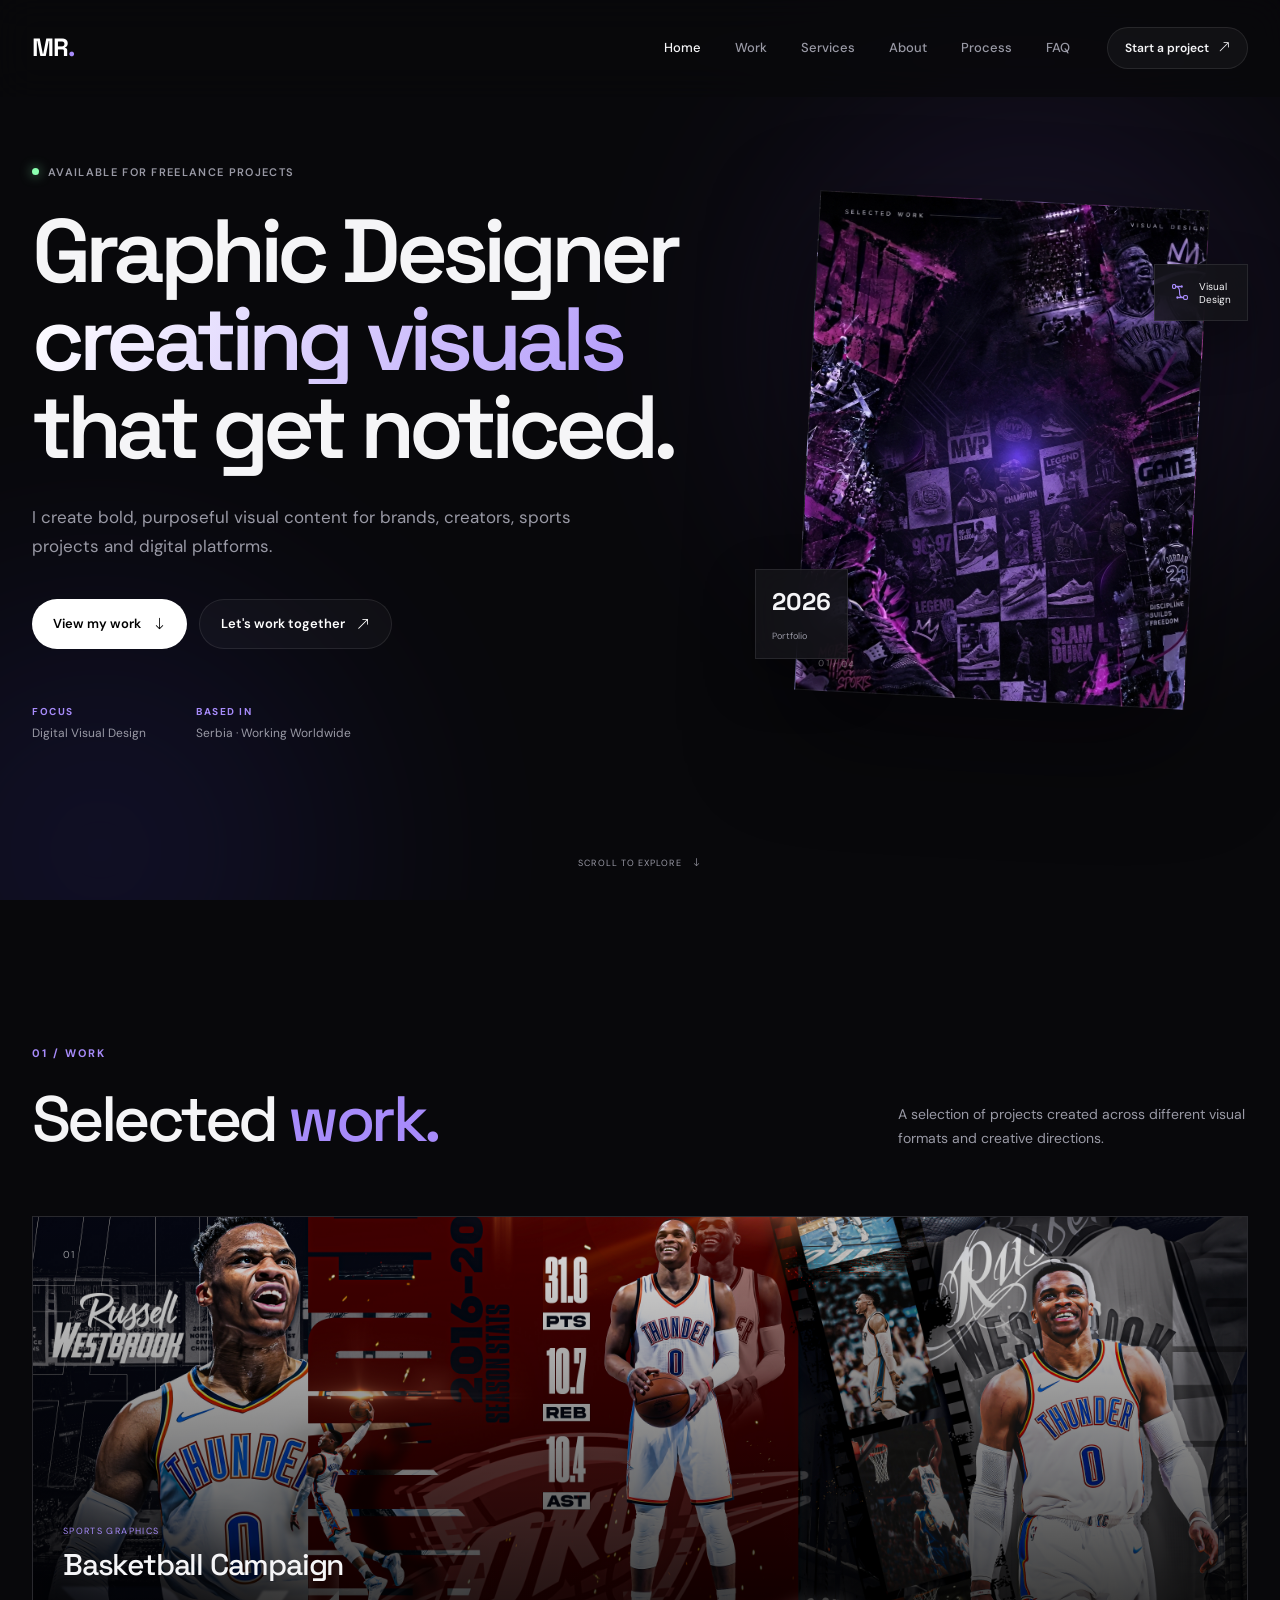
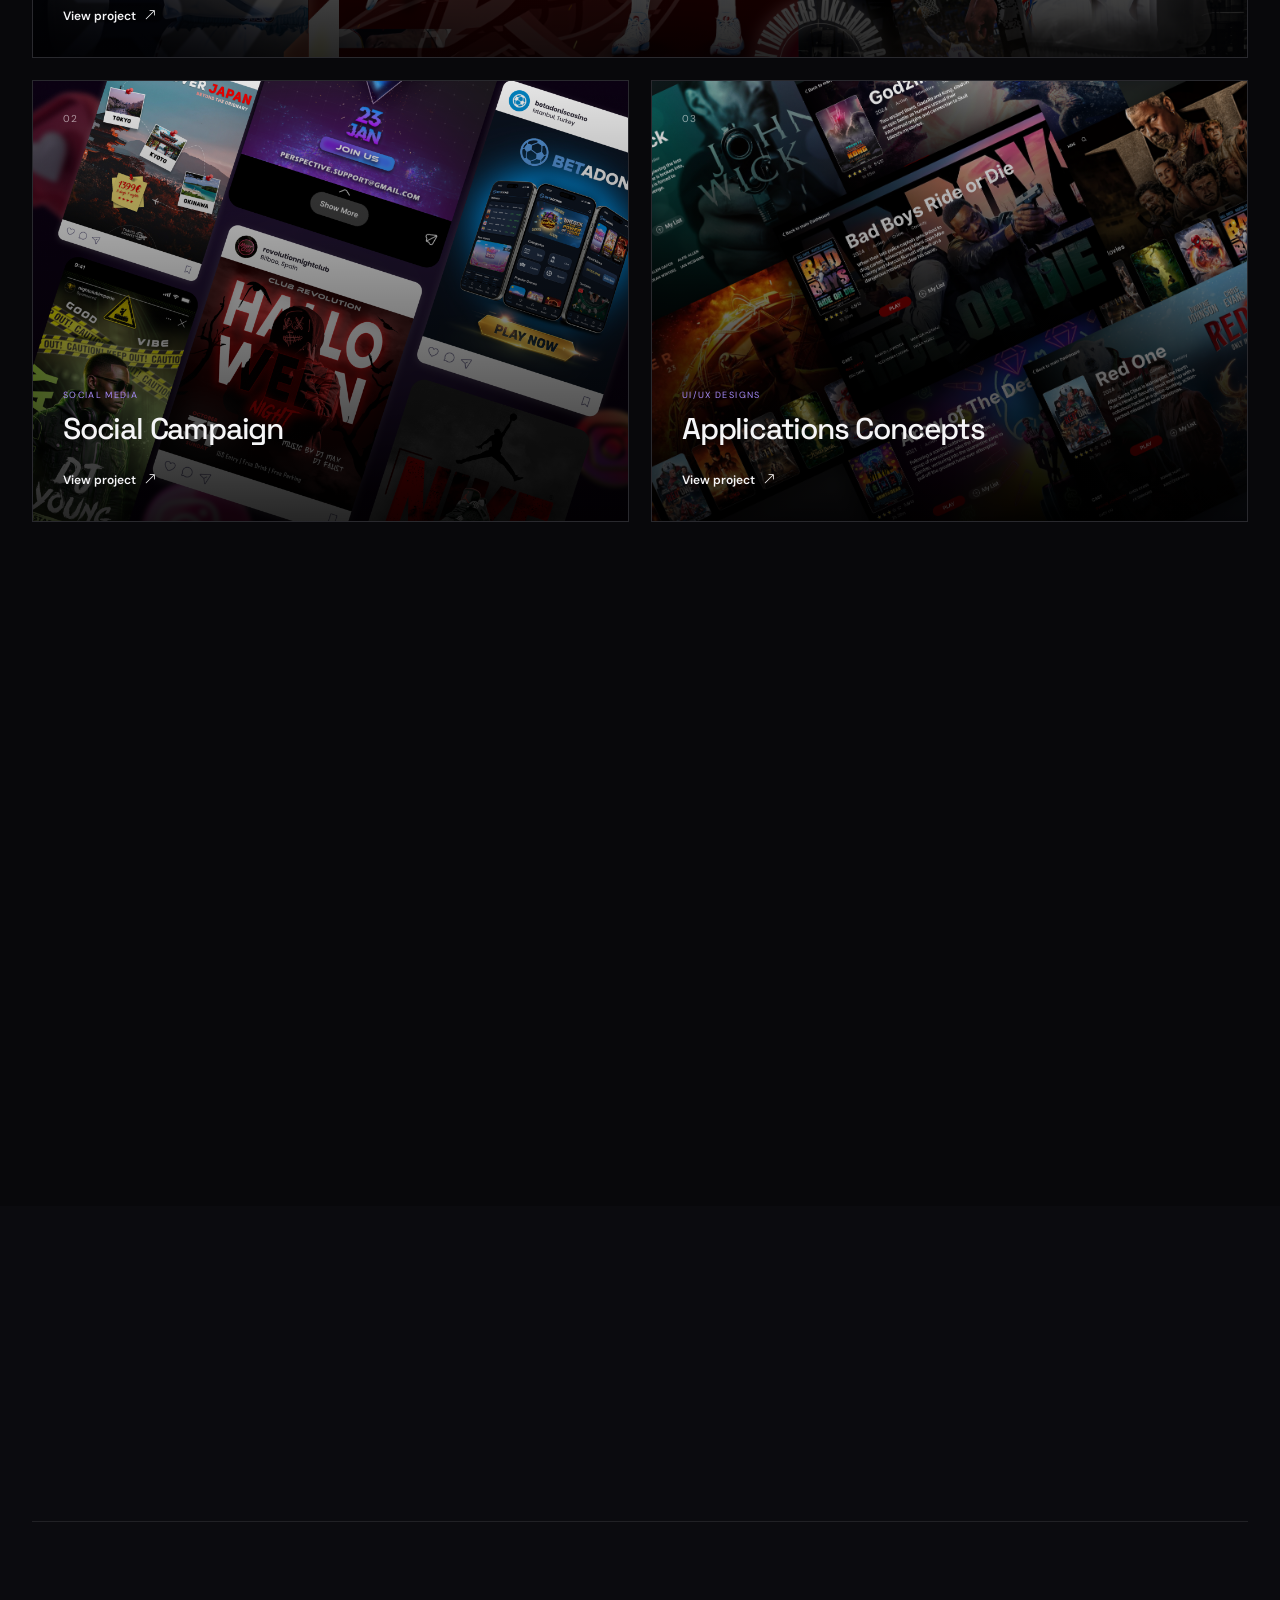
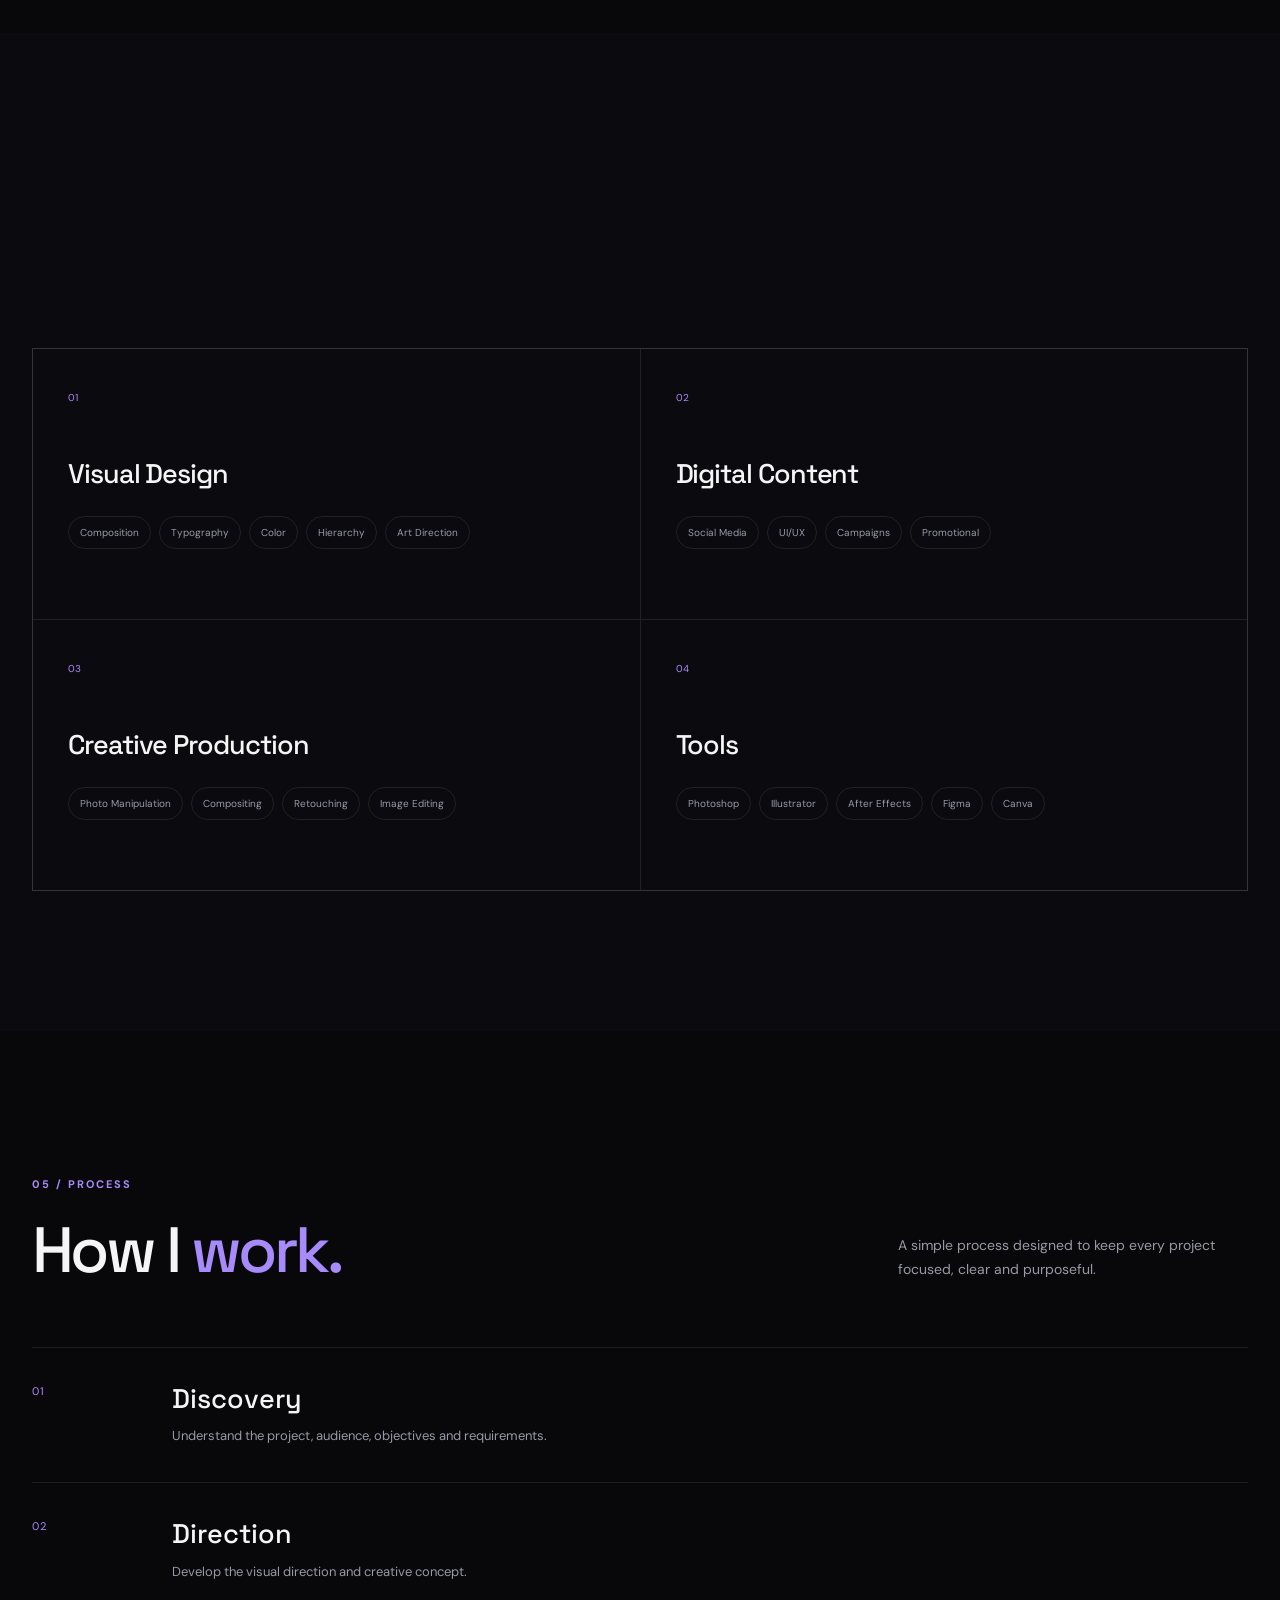
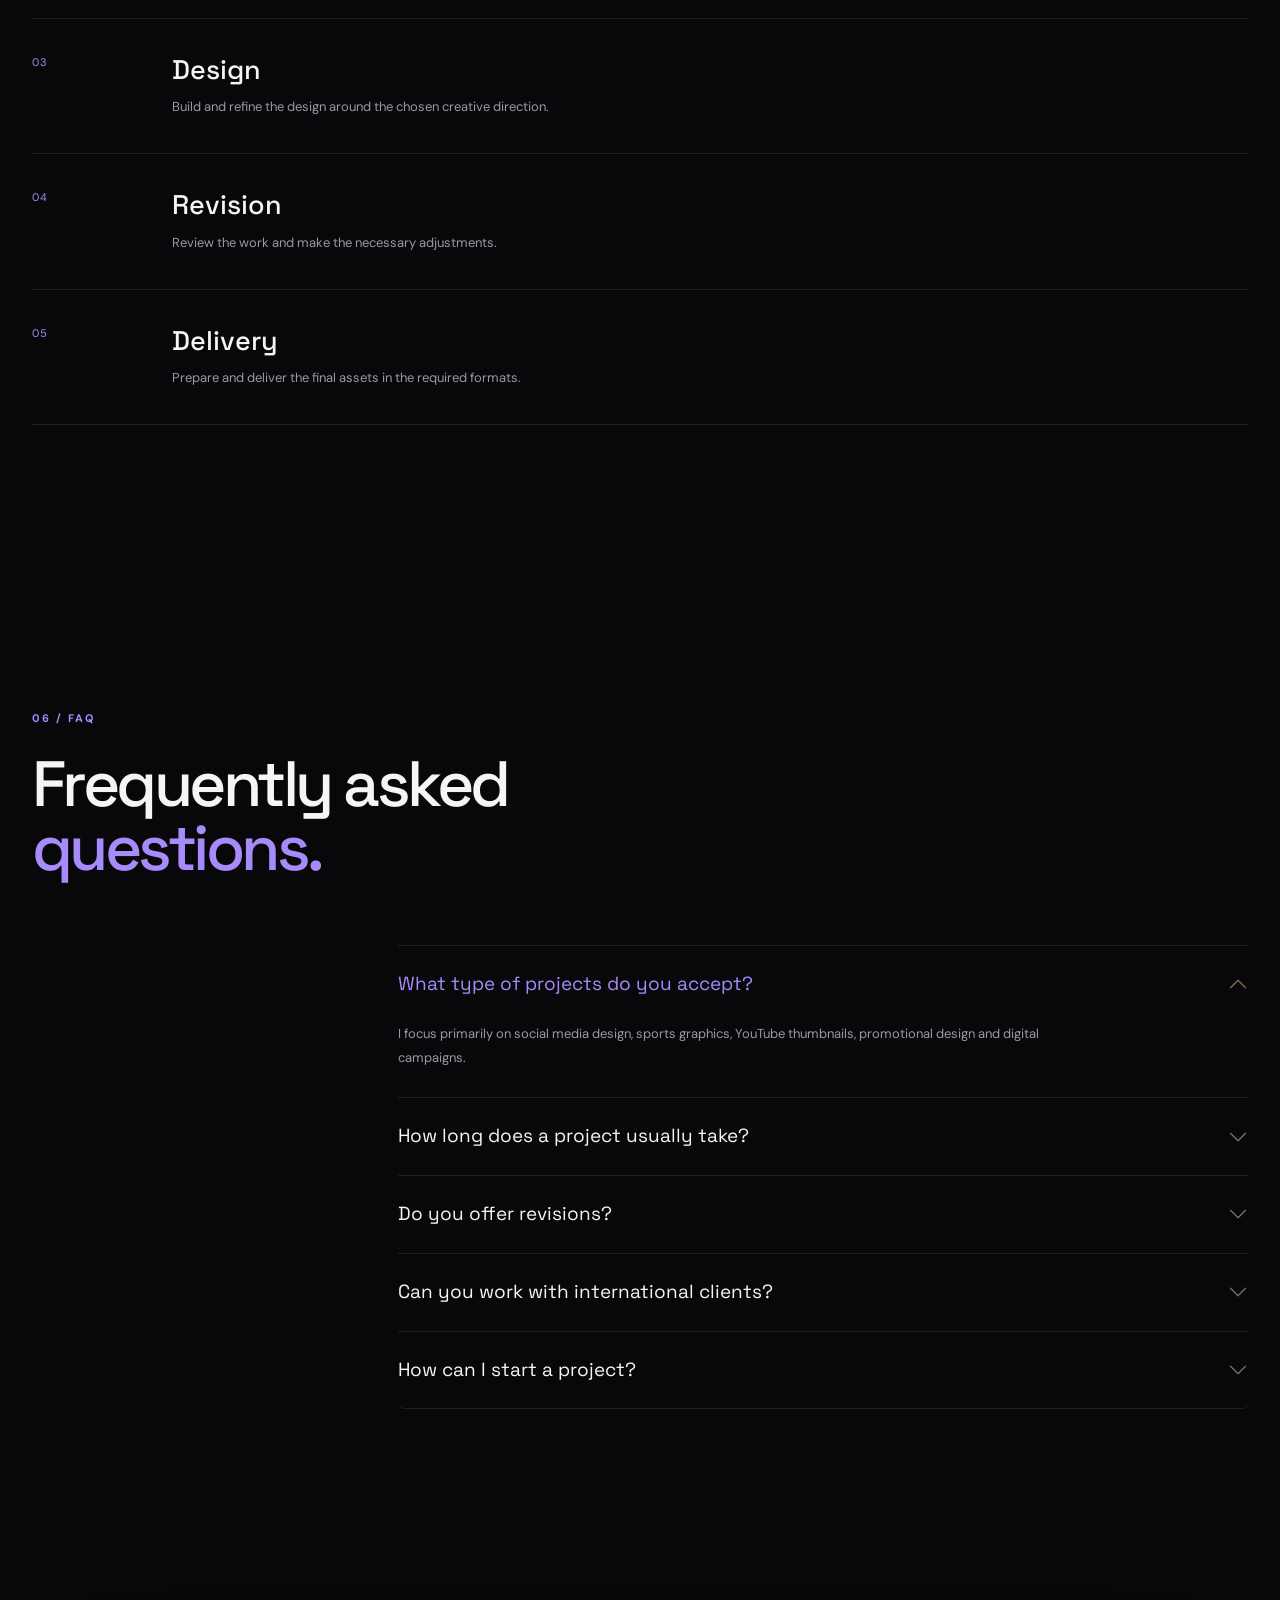
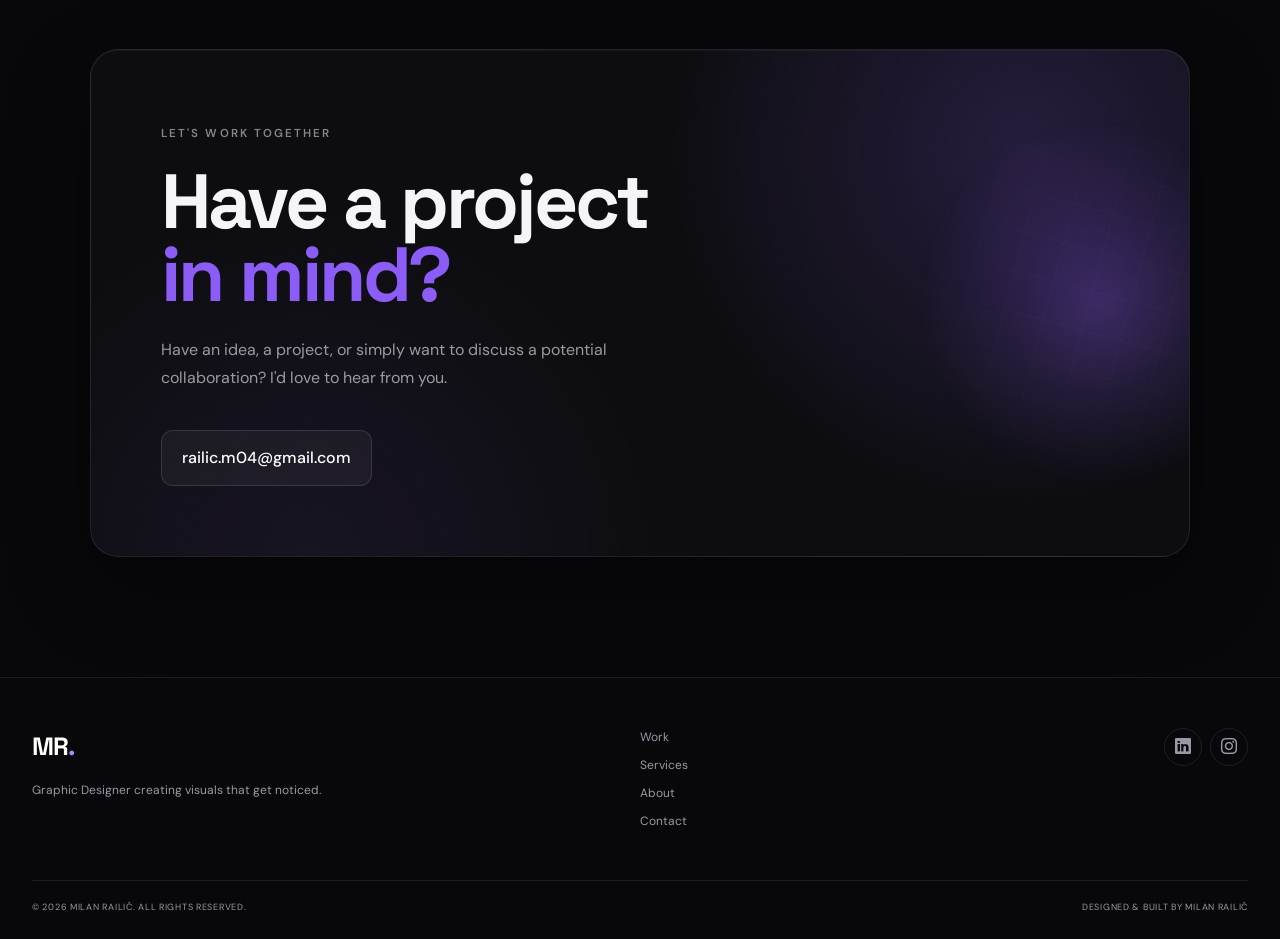
==== commit b3e35f64: "Add portfolio work gallery." ====
--- a/index.html
+++ b/index.html
@@ -275,7 +275,7 @@
                                         Basketball Campaign
                                     </h3>
 
-                                    <a href="#" class="project-link">
+                                    <a href="work/work.html" class="project-link">
                                         View project
                                         <i class="bi bi-arrow-up-right"></i>
                                     </a>
@@ -307,7 +307,7 @@
                                         Social Campaign
                                     </h3>
 
-                                    <a href="#" class="project-link">
+                                    <a href="work/work.html" class="project-link">
                                         View project
                                         <i class="bi bi-arrow-up-right"></i>
                                     </a>
@@ -339,7 +339,7 @@
                                         Applications Concepts
                                     </h3>
 
-                                    <a href="#" class="project-link">
+                                    <a href="work/work.html" class="project-link">
                                         View project
                                         <i class="bi bi-arrow-up-right"></i>
                                     </a>
@@ -371,7 +371,7 @@
                                         Digital Campaign
                                     </h3>
 
-                                    <a href="#" class="project-link">
+                                    <a href="work/work.html" class="project-link">
                                         View project
                                         <i class="bi bi-arrow-up-right"></i>
                                     </a>
--- a/style.css
+++ b/style.css
@@ -137,7 +137,7 @@
 
     font-size: 25px;
     font-weight: 700;
-
+    color: white;
     letter-spacing: -0.05em;
 }
 
